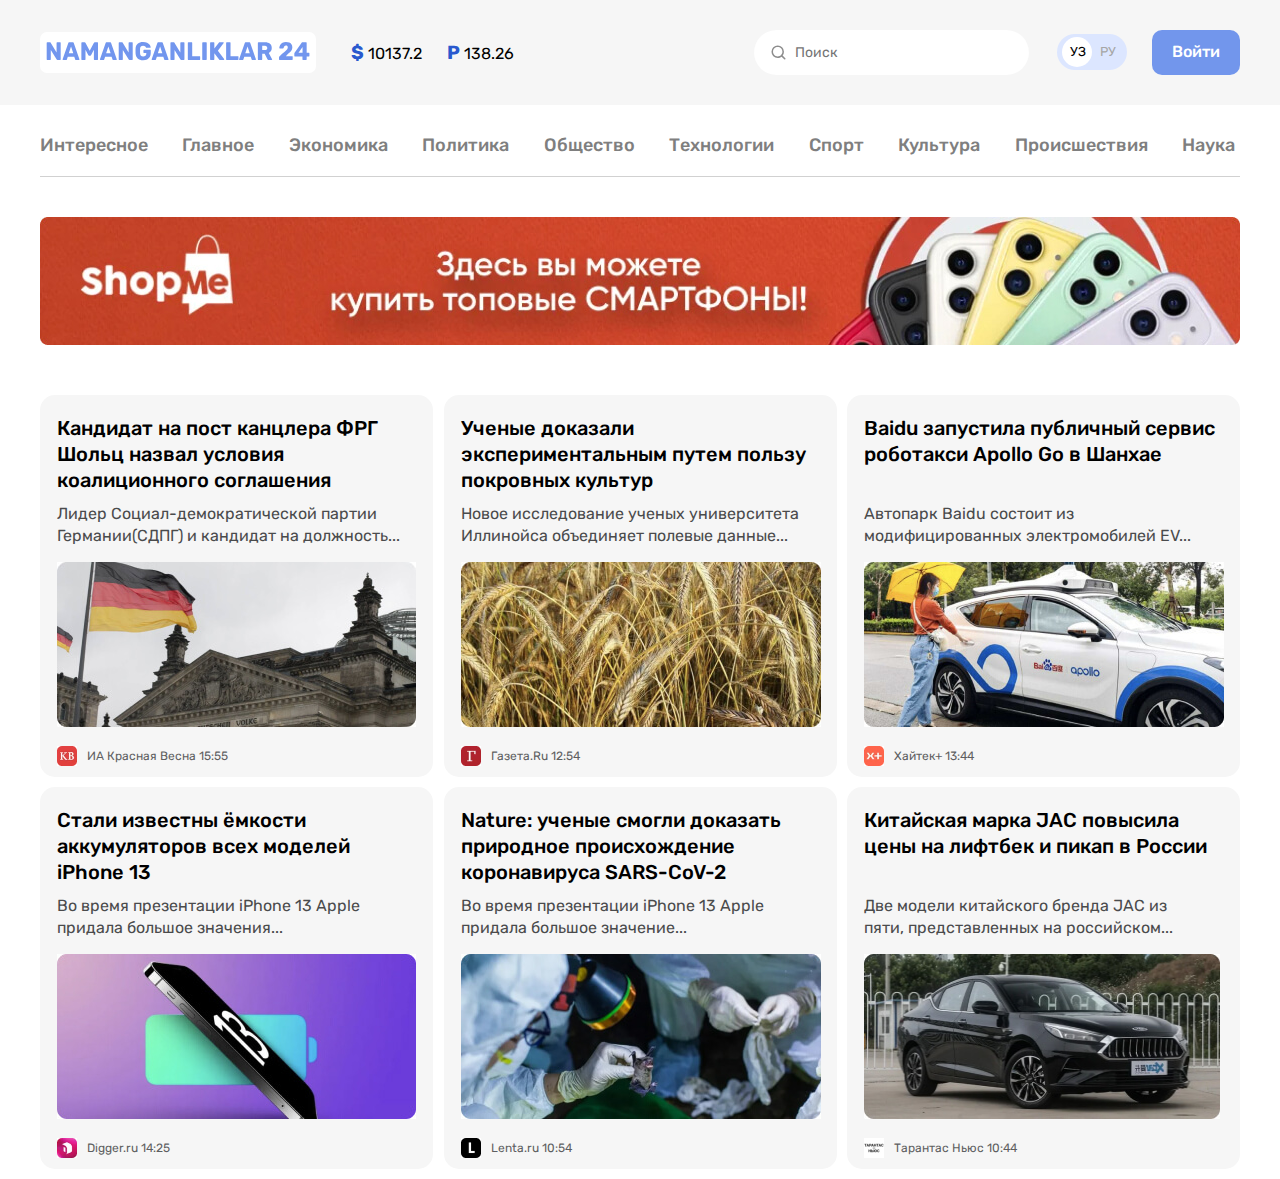
==== index.html @ 6d517b80 "Namanganliklar24 main collection done" ====
<!DOCTYPE html>
<html lang="uz">
<head>
    <meta charset="UTF-8">
    <meta http-equiv="X-UA-Compatible" content="IE=edge">
    <meta name="viewport" content="width=device-width, initial-scale=1.0">
    <title>Namanganliklar24</title>
    <!--site icon -->
    <link rel="shortcut icon" href="photos/topcon.png" type="image/x-icon">
    <!-- fonts -->
    <link rel="preconnect" href="https://fonts.googleapis.com">
    <link rel="preconnect" href="https://fonts.gstatic.com" crossorigin>
    <link href="https://fonts.googleapis.com/css2?family=Rubik:wght@400;500;700&display=swap" rel="stylesheet">
    <!-- font awesome -->
    <link rel="stylesheet" href="https://cdnjs.cloudflare.com/ajax/libs/font-awesome/6.0.0/css/all.min.css" integrity="sha512-9usAa10IRO0HhonpyAIVpjrylPvoDwiPUiKdWk5t3PyolY1cOd4DSE0Ga+ri4AuTroPR5aQvXU9xC6qOPnzFeg==" crossorigin="anonymous" referrerpolicy="no-referrer" />
    <!-- styles -->
    <link rel="stylesheet" href="css/normalize.css">
    <link rel="stylesheet" href="css/style.css">
</head>
<body>
    <!-- header -->
    <header class="header">
        <section class="top-header">
            <div class="container header-container">
                <a class="header-logo-link" href="#"><img src="photos/logo (7).svg" alt="header logo of     Namanganliklar24" width="264" height="20"></a>
                <ul class="currency-rates">
                    <li class="currency-rates__item">
                        <strong class="currency-rates__emblem">$</strong>
                        <span class="currency-rates__num">10137.2</span>
                    </li>
                        
                        <li class="currency-rates__item">
                            <strong class="currency-rates__emblem">P</strong>
                        <span class="currency-rates__num">138.26</span>
                    </li>
                    
                </ul>
                <form class="form__search-in" action="#">
                    <input class="search-in" type="search" name="search"  placeholder="Поиск"required>
                </form>
                
                <div class="lang-toggler">
                    <a class="lang-toggler__item active" href="index.html" >УЗ</a>
                    <a class="lang-toggler__item " href="indexru.html" >РУ</a>
                </div>
            
                <a class="primary-btn" href="register.html">Войти</a>
            </div>
        </section>

        <!-- bottom header -->

        <section class="bottom-header">
            <div class="container ">
                <div class="bottom-header-nav-list">
                    <div class="bottom-header-nav-item">
                        <a href="">Интересное</a></div>
                    <div class="bottom-header-nav-item">
                        <a href="">Главное</a></div>
                    <div class="bottom-header-nav-item">
                        <a  href="">Экономика</a></div>
                    <div class="bottom-header-nav-item">
                        <a href="">Политика</a></div>
                    <div class="bottom-header-nav-item">
                        <a href="">Общество</a></div>
                    <div class="bottom-header-nav-item">
                        <a href="">Технологии</a></div>
                    <div class="bottom-header-nav-item">
                        <a href="">Спорт</a></div>
                    <div class="bottom-header-nav-item">
                        <a href="">Культура</a></div>
                    <div class="bottom-header-nav-item">
                        <a href="">Происшествия</a></div>
                    <div class="bottom-header-nav-item">
                        <a href="">Наука</a></div>
                </div>
                
                <a class="bottom-header-banner" href="#" ><img src="photos/optimize 1.jpg" alt="add banner" srcset="photos/optimize 1.jpg 1x,photos/optimize 1@2x.jpg" width="100%"></a>
                



            </div>
        </section>
    </header>
    <!-- header end -->
    <!-- main section -->
    <main class="main">
        <div class="container">
            <section class="main-collection">

                <div class="main-collection-item">
                    <a class="main-collection-link" href="#" target="blank">
                        <div class="main-clln-title-wrap">
                            <h2 class="main-clln-title">Кандидат на пост канцлера ФРГ Шольц назвал условия коалиционного соглашения</h2>
                            <h3 class="main-clln-subtitle">Лидер Социал-демократической партии Германии(СДПГ) и кандидат на должность...</h3>
                        </div>
                        <div class="main-clln-img-wrap">
                            <img src="photos/image1.jpg" alt="clln first photo" srcset="photos/image1.jpg 1x, photos/image1@2x.jpg 2x"
                            width="359" height="165">
                        </div>
                        <div class="main-clln-recomment-wrap">
                            <img class="main-clln-rec-img" src="photos/image rec1.jpg" alt="">
                            <span class="main-clln-rec-text">ИА Красная Весна 15:55</span>
                        </div>
                    </a>
                </div>

                <div class="main-collection-item">
                    <a class="main-collection-link" href="#">
                        <div class="main-clln-title-wrap">
                            <h2 class="main-clln-title">Ученые доказали экспериментальным путем пользу покровных культур</h2>
                            <h3 class="main-clln-subtitle">Новое исследование ученых университета Иллинойса объединяет полевые данные... </h3>
                        </div>
                        <div class="main-clln-img-wrap">
                            <img src="photos/image 2.jpg" alt="clln first photo" srcset="photos/image 2.jpg 1x, photos/image2@2x.jpg 2x"
                            width="360" height="165">
                        </div>
                        <div class="main-clln-recomment-wrap">
                            <img class="main-clln-rec-img" src="photos/image rec 2.jpg" alt="">
                            <span class="main-clln-rec-text">Газета.Ru 12:54</span>
                        </div>
                    </a>
                </div>

                <div class="main-collection-item">
                    <a class="main-collection-link" href="#">
                        <div class="main-clln-title-wrap">
                            <h2 class="main-clln-title">Baidu запустила публичный сервис роботакси Apollo Go в Шанхае</h2>
                            <h3 class="main-clln-subtitle">Автопарк Baidu состоит из модифицированных электромобилей EV... </h3>
                        </div>
                        <div class="main-clln-img-wrap">
                            <img src="photos/image3.jpg" alt="clln first photo" srcset="photos/image3.jpg 1x, photos/image3@2x.jpg 2x"
                            width="360" height="165">
                        </div>
                        <div class="main-clln-recomment-wrap">
                            <img class="main-clln-rec-img" src="photos/image rec 3.jpg" alt="">
                            <span class="main-clln-rec-text">Хайтек+ 13:44</span>
                        </div>
                    </a>
                </div>

                <div class="main-collection-item">
                    <a class="main-collection-link" href="#">
                        <div class="main-clln-title-wrap">
                            <h2 class="main-clln-title">Стали известны ёмкости аккумуляторов всех моделей iPhone 13</h2>
                            <h3 class="main-clln-subtitle">Во время презентации iPhone 13 Apple придала большое значения...</h3>
                        </div>
                        <div class="main-clln-img-wrap">
                            <img src="photos/image4.jpg" alt="clln first photo" srcset="photos/image4.jpg 1x, photos/image4@2x.jpg 2x"
                            width="359" height="165">
                        </div>
                        <div class="main-clln-recomment-wrap">
                            <img class="main-clln-rec-img" src="photos/image rec 4.jpg" alt="">
                            <span class="main-clln-rec-text">Digger.ru 14:25</span>
                        </div>
                    </a>
                </div>

                <div class="main-collection-item">
                    <a class="main-collection-link" href="#">
                        <div class="main-clln-title-wrap">
                            <h2 class="main-clln-title">Nature: ученые смогли доказать природное происхождение коронавируса SARS-CoV-2</h2>
                            <h3 class="main-clln-subtitle">Во время презентации iPhone 13 Apple придала большое значение...</h3>
                        </div>
                        <div class="main-clln-img-wrap">
                            <img src="photos/image5.jpg" alt="clln first photo" srcset="photos/image5.jpg 1x, photos/image5@2x.jpg 2x"
                            width="360" height="165"
                            >
                        </div>
                        <div class="main-clln-recomment-wrap">
                            <img class="main-clln-rec-img" src="photos/image rec 5.jpg" alt="">
                            <span class="main-clln-rec-text">Lenta.ru 10:54</span>
                        </div>
                    </a>
                </div>

                <div class="main-collection-item">
                    <a class="main-collection-link" href="#">
                        <div class="main-clln-title-wrap">
                            <h2 class="main-clln-title">Китайская марка JAC повысила цены на лифтбек и пикап в России</h2>
                            <h3 class="main-clln-subtitle">Две модели китайского бренда JAC из пяти, представленных на российском...</h3>
                        </div>
                        <div class="main-clln-img-wrap">
                            <img src="photos/image6.jpg" alt="clln first photo" srcset="photos/image6.jpg 1x, photos/image6@2x.jpg 2x"
                            width="356" height="165"
                            >
                        </div>
                        <div class="main-clln-recomment-wrap">
                            <img class="main-clln-rec-img" src="photos/image rec 6.jpg" alt="">
                            <span class="main-clln-rec-text">Тарантас Ньюс 10:44</span>
                        </div>
                    </a>
                </div>

            </section>
            <section class="features"></section>
        </div>
    </main>
</body>
</html>
---- css/style.css ----
/* global styles */
*,
*::after,
*::before{
    margin: 0;
    padding: 0;
    box-sizing: border-box;
}
*:focus{

}
html{
    font-size: 10px;
    height: 100%;
}
body{
    font-weight: 400;
    font-family: 'Rubik', sans-serif;
    scroll-behavior: smooth;
    height: 100%;
    background-color: #fff;
}
.container{
    width: 100%;
    max-width: 1240px;
    padding: 0 2rem;
    margin: 0 auto;
}
/* /global styles */



/* HEADER SECTION */
    /* top header */
.header {

}
.top-header{
    background-color: #f6f6f6;
    padding: 3rem 0;
    margin-bottom: 1rem;
}
.header-container {
    display: flex;
    align-items: center;
}
.header-logo-link {
    background-color:#fff;
    padding: 0.9rem 0.6rem 0.8rem 0.6rem;
    border-radius: 7px;
}
.currency-rates {
    list-style: none;
    display: flex;
    align-items: center;
    margin-left: 3.5rem;
}
.currency-rates__item:first-child {
    margin-right: 2.5rem;

}
.currency-rates__emblem {
    color: #2959ce;
    font-size: 1.9rem;
    font-weight: 700;
    margin-right: 0.2rem;
}
.currency-rates__num {
    font-size: 1.6rem;
}
.form__search-in{
    margin-left: auto;
}
.search-in {
    width: 275px;
    font-size: 1.4rem;
    padding: 1.5rem 1rem 1.3rem 4.1rem;
    border-radius: 6rem;
    margin-right: 2.8rem;
    background-color: #fff;
    background-image: url("../photos/search-icon.svg");
    background-repeat: no-repeat;
    background-position: 17px 15px;
    background-size: 15px 15px;
    border: none;
    outline: none;
}
.lang-toggler {
    display: flex;
    align-items: center;
    justify-content: center;
    width: 70px;
    height: 36px;
    border-radius: 39px;
    padding: 0.3rem;
    background-color:#DCE6FF;
    margin-right: 2.5rem;
}

.lang-toggler__item{
    width: 30px;
    height: 30px;
    padding: 8px ;
    border-radius:50%;
    color: #a6a6a6;
    font-size: 1.3rem;
    text-decoration: none;
}

.active {
    color:#000;
    background-color: #fff;
}
.primary-btn{
    font-weight: 500;
    font-size:  1.6rem;
    line-height: 18.96px;
    padding: 13px 20px;
    border-radius: 10px;
    color: #fff;
    background-color: #7296EC;
    text-decoration: none;
}
    /* bottom header */
.bottom-header {
    background-color: #fff;
    }

.bottom-header-nav-list {
    display: flex;
    align-items: center;
    width: 100%;
    margin-bottom: 4rem;
    padding: 2rem 0;
    border-bottom: 1px solid #D1D1D1;
    
}
.bottom-header-nav-item:not(:last-child){
    margin-right: 34.44px;
}
.bottom-header-nav-item a{
    font-weight: 500;
    font-size: 1.8rem;
    line-height: 21.33px;
    color: #7F7F7F;
    text-decoration: none;
    text-align: center;


}
.bottom-header-banner {
    display: flex;
    margin-top: 4rem;
    margin-bottom: 5rem;

}
/* MAIN SECTION */
.main {
}
.main-collection { 
    display: flex;
    flex-wrap: wrap;
    justify-content: space-between;
}
.main-collection-item {
   
    width: 393px;
    height: 382px;
    margin-bottom: 1rem;
    padding:20px 17px 15px 17px;
    background-color: #F6F6F6;
    border-radius: 15px;
}

.main-collection-link {
    text-decoration: none;
    

}
.main-clln-title {
    width: 358px;
    height: 78px;
    font-weight: 500;
    font-size: 2rem;
    line-height: 26px;
    color: #000000;
    margin-bottom: 1rem;
   
}
.main-clln-subtitle {
    width: 346px;
    height: 44px;
    font-weight: 400;
    font-size: 1.6rem;
    line-height: 22px;
    color: #4A4B4C;
    margin-bottom: 1.5rem;
    

}
.main-clln-img {

}
.recomment-parent{
    display: flex;
    align-items: center;
}
.main-clln-img-wrap{
    margin-bottom: 1.5rem;
}
}
.main-clln-icon-img {
    border-radius: 10px;
    margin-right: 1rem;
    padding-left: 1.7rem;
    display: inline-block;
}  
.main-clln-recomment-wrap {
    display: flex;
    align-items: center;

    
}
.main-clln-rec-img{
    margin-right: 1rem;
}
.main-clln-rec-text{
    display: inline-block;
    font-weight: 400;
    font-size: 1.2rem;
    line-height: 14.22px;
    color: #5E5F61;
}
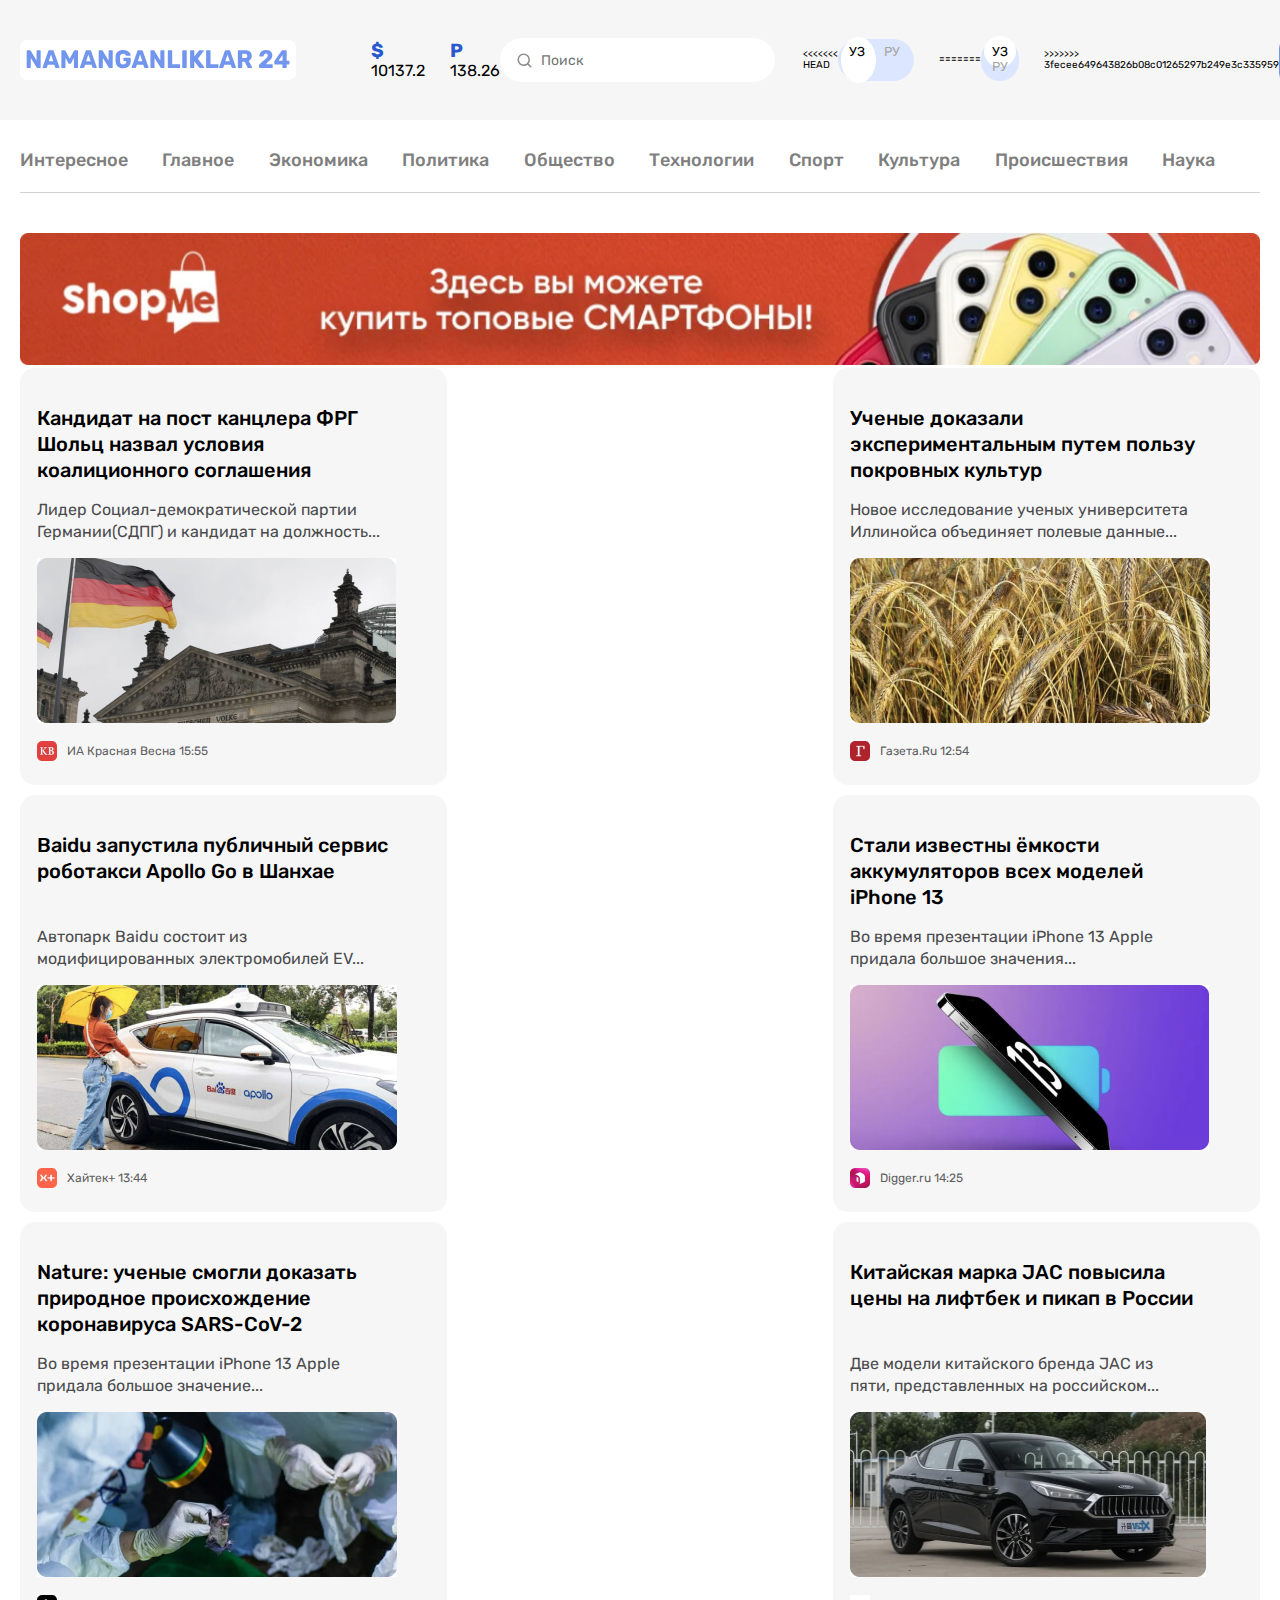
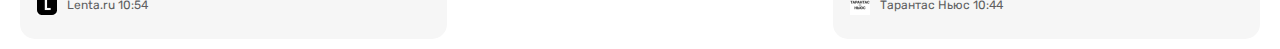
==== commit d3e58ea9: "Namanganliklar24 main collection done" ====
--- a/index.html
+++ b/index.html
@@ -38,12 +38,21 @@
                 <form class="form__search-in" action="#">
                     <input class="search-in" type="search" name="search"  placeholder="Поиск"required>
                 </form>
+<<<<<<< HEAD
                 
                 <div class="lang-toggler">
                     <a class="lang-toggler__item active" href="index.html" >УЗ</a>
                     <a class="lang-toggler__item " href="indexru.html" >РУ</a>
                 </div>
             
+=======
+                <div class="lang-toggler">
+                    <div>
+                    <a class="lang-toggler__item active" href="index.html" >УЗ</a>
+                    <a class="lang-toggler__item " href="indexru.html" >РУ</a>
+                </div>
+                </div>
+>>>>>>> 3fecee649643826b08c01265297b249e3c335959
                 <a class="primary-btn" href="register.html">Войти</a>
             </div>
         </section>
--- a/css/style.css
+++ b/css/style.css
@@ -1,7 +1,8 @@
 /* global styles */
 *,
 *::after,
-*::before{
+*::before,
+{
     margin: 0;
     padding: 0;
     box-sizing: border-box;
@@ -149,6 +150,7 @@
 
 }
 .bottom-header-banner {
+<<<<<<< HEAD
     display: flex;
     margin-top: 4rem;
     margin-bottom: 5rem;
@@ -230,4 +232,10 @@
     font-size: 1.2rem;
     line-height: 14.22px;
     color: #5E5F61;
-}+}
+=======
+    margin-top: 4rem;
+
+}
+/* MAIN SECTION */
+>>>>>>> 3fecee649643826b08c01265297b249e3c335959
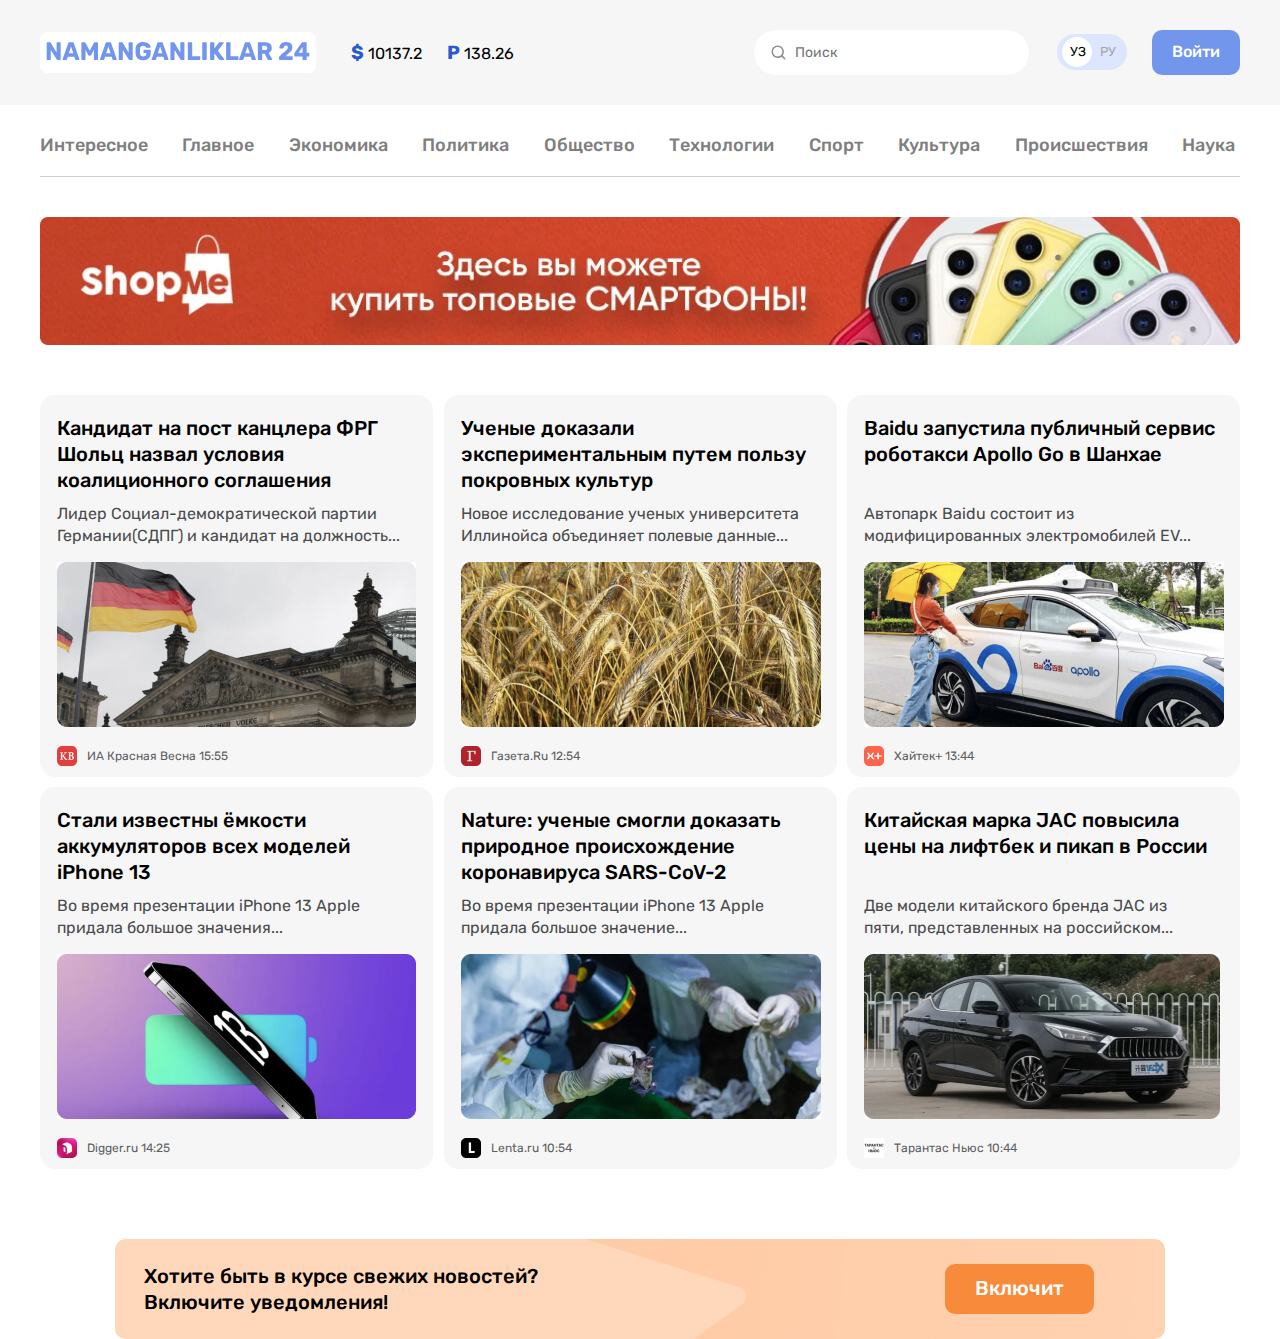
==== commit fc4a0372: "Namanganliklar24 main features done" ====
--- a/index.html
+++ b/index.html
@@ -38,21 +38,16 @@
                 <form class="form__search-in" action="#">
                     <input class="search-in" type="search" name="search"  placeholder="Поиск"required>
                 </form>
-<<<<<<< HEAD
+
                 
                 <div class="lang-toggler">
                     <a class="lang-toggler__item active" href="index.html" >УЗ</a>
                     <a class="lang-toggler__item " href="indexru.html" >РУ</a>
                 </div>
             
-=======
-                <div class="lang-toggler">
-                    <div>
-                    <a class="lang-toggler__item active" href="index.html" >УЗ</a>
-                    <a class="lang-toggler__item " href="indexru.html" >РУ</a>
-                </div>
-                </div>
->>>>>>> 3fecee649643826b08c01265297b249e3c335959
+
+
+
                 <a class="primary-btn" href="register.html">Войти</a>
             </div>
         </section>
@@ -96,6 +91,7 @@
     <!-- main section -->
     <main class="main">
         <div class="container">
+        <!-- MAIN COLLECTION -->
             <section class="main-collection">
 
                 <div class="main-collection-item">
@@ -202,8 +198,19 @@
                     </a>
                 </div>
 
+            <!-- FEATURES IN MAIN -->
             </section>
-            <section class="features"></section>
+            <section class="features">
+                <h2 class="features-text">Хотите быть в курсе свежих новостей?  Включите уведомления!
+                </h2>
+                <a class="features-btn" href="#">Включит </a>
+            </section>
+
+
+
+
+
+
         </div>
     </main>
 </body>
--- a/css/style.css
+++ b/css/style.css
@@ -1,7 +1,7 @@
 /* global styles */
 *,
 *::after,
-*::before,
+*::before
 {
     margin: 0;
     padding: 0;
@@ -150,7 +150,6 @@
 
 }
 .bottom-header-banner {
-<<<<<<< HEAD
     display: flex;
     margin-top: 4rem;
     margin-bottom: 5rem;
@@ -233,9 +232,39 @@
     line-height: 14.22px;
     color: #5E5F61;
 }
-=======
-    margin-top: 4rem;
-
-}
-/* MAIN SECTION */
->>>>>>> 3fecee649643826b08c01265297b249e3c335959
+
+
+
+
+/* MAIN features */
+.features{
+    display: flex;
+    align-items: center;
+    justify-content: space-between;
+    width: 1050px;
+    height: 100px;
+    margin: 6rem auto;
+    border-radius: 10px;
+    padding: 0 7.1rem 0 2.9rem;
+    background-image: url("../photos/features.jpg");
+    background-repeat: no-repeat;
+}
+.features-text {
+    width: 404px;
+    height: 52px;
+    font-weight: 500;
+    font-size: 2rem;
+    line-height: 26px;
+    color: #000000;
+}
+.features-btn {
+    font-weight: 500;
+    font-size: 2rem;
+    line-height: 23.7px;
+    color: #FFFFFF;
+    border-radius: 10px;
+    text-decoration: none;
+    background-color:#F78B3B;
+    padding: 1.3rem 3rem;
+}
+
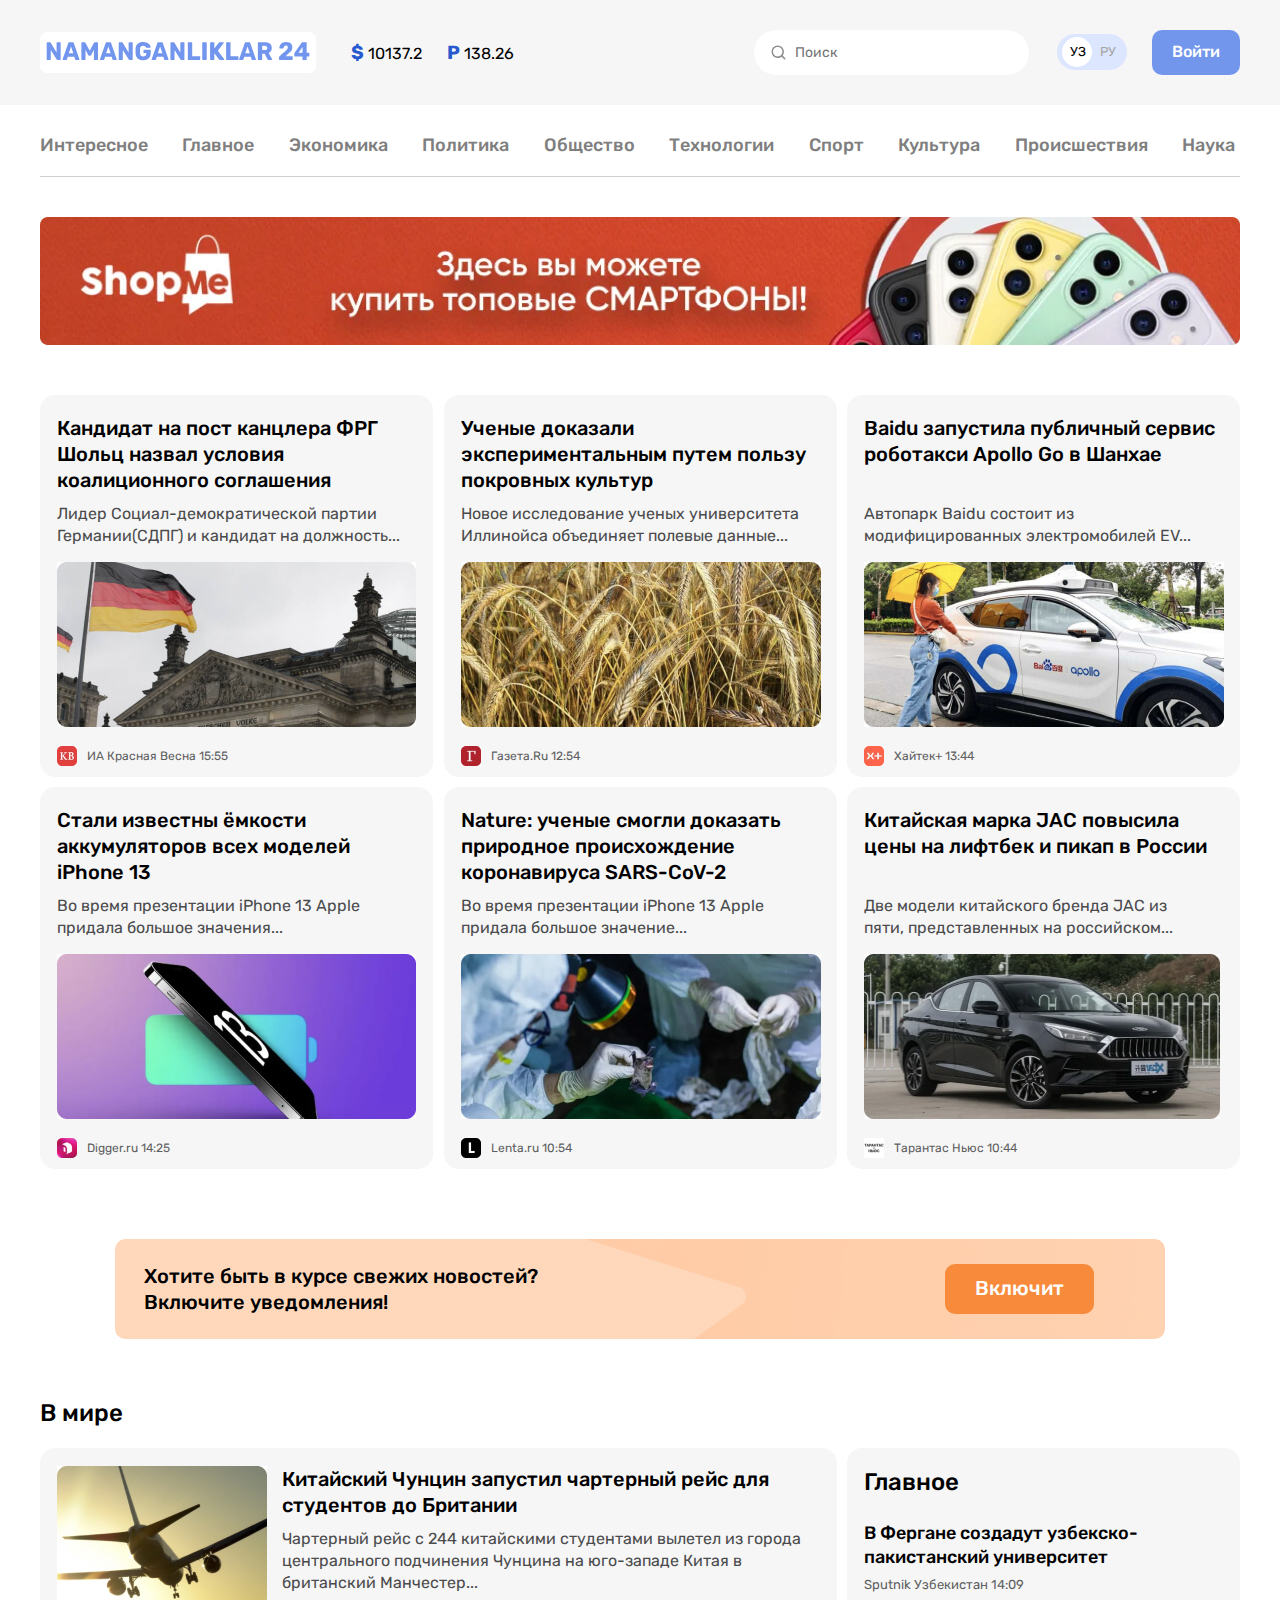
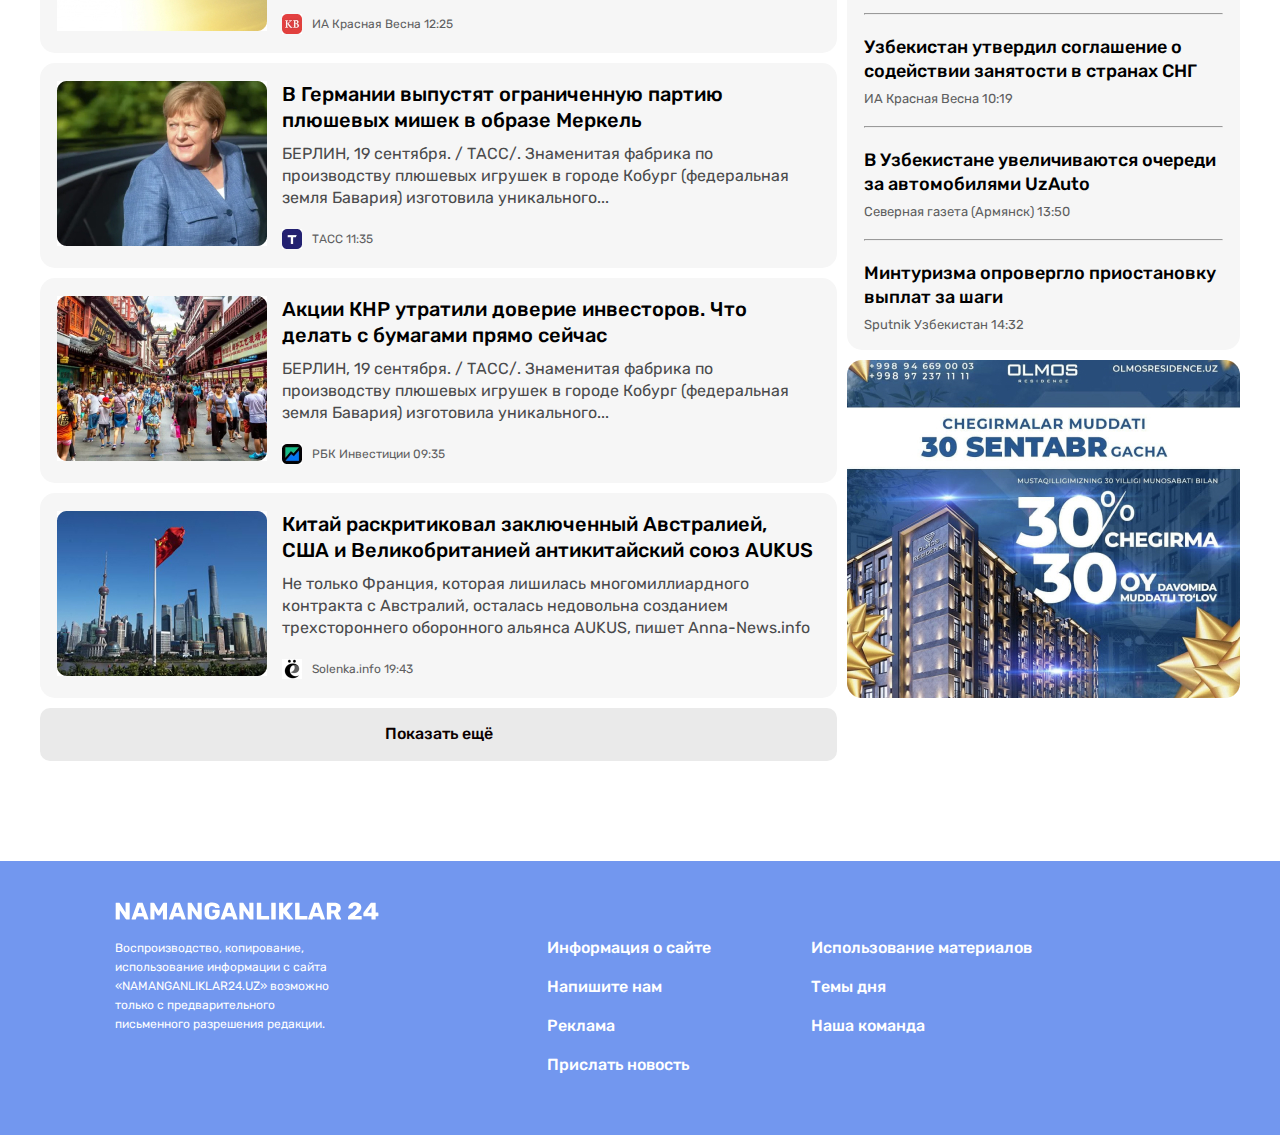
==== commit fdca1b54: "Namanganliklar 24 main 100% done footer 80% done" ====
--- a/index.html
+++ b/index.html
@@ -206,12 +206,132 @@
                 <a class="features-btn" href="#">Включит </a>
             </section>
 
-
-
-
-
+                <!-- MAIN BM SECTION -->
+                <h2 class="main-bm-top-title">В мире</h2>
+            <section class="main-bm">
+                
+                <div class="main-bm-left">
+                    
+                    <div class="main-bm-item">
+                        <div class="main-bm-img">
+                            <img src="photos/imagebm1.jpg" alt="image of bm section" srcset="photos/imagebm1.jpg 1x, photos/imagebm1@2x.jpg" width="210" height="165">
+                        </div>
+                        <div class="main-bm-left-wrapper">
+                            <h2 class="main-bm-wrap-title">Китайский Чунцин запустил чартерный рейс для студентов до Британии</h2>
+                            <h3 class="main-bm-wrap-subtitle">Чартерный рейс с 244 китайскими студентами вылетел из города центрального подчинения Чунцина на юго-западе Китая в британский Манчестер...</h3>
+                            <div class="main-bm-reccomend">
+                            <img class="recommend-img" src="photos/iconbm1.jpg" alt="icon of reccomend" width="20" height="20">
+                            <span class="recommend-text">ИА Красная Весна 12:25</span>
+                        </div>
+                        </div>
+                    </div>
+                    <div class="main-bm-item">
+
+                        <div class="main-bm-img">
+                            <img src="photos/imagebm2.jpg" alt="image of bm section" srcset="photos/imagebm2.jpg 1x, photos/imagebm2@2x.jpg" width="210" height="165">
+                        </div>
+                        <div class="main-bm-left-wrapper">
+                            <h2 class="main-bm-wrap-title">В Германии выпустят ограниченную партию плюшевых мишек в образе Меркель</h2>
+                            <h3 class="main-bm-wrap-subtitle">БЕРЛИН, 19 сентября. / ТАСС/. Знаменитая фабрика по производству плюшевых игрушек в городе Кобург (федеральная земля Бавария) изготовила уникального...</h3>
+                            <div class="main-bm-reccomend">
+                            <img class="recommend-img" src="photos/iconbm2.jpg" alt="icon of reccomend" width="20" height="20">
+                            <span class="recommend-text">ТАСС 11:35</span>
+                        </div>
+                        </div>
+                    </div>
+                    <div class="main-bm-item">
+
+                        <div class="main-bm-img">
+                            <img src="photos/imagebm3.jpg" alt="image of bm section" srcset="photos/imagebm3.jpg 1x, photos/imagebm3@2x.jpg" width="210" height="165">
+                        </div>
+                        <div class="main-bm-left-wrapper">
+                            <h2 class="main-bm-wrap-title">Акции КНР утратили доверие инвесторов. Что делать с бумагами прямо сейчас</h2>
+                            <h3 class="main-bm-wrap-subtitle">БЕРЛИН, 19 сентября. / ТАСС/. Знаменитая фабрика по производству плюшевых игрушек в городе Кобург (федеральная земля Бавария) изготовила уникального...</h3>
+                            <div class="main-bm-reccomend">
+                            <img class="recommend-img" src="photos/iconbm3.jpg" alt="icon of reccomend" width="20" height="20">
+                            <span class="recommend-text">РБК Инвестиции 09:35</span>
+                        </div>
+                        </div>
+                    </div>
+                    <div class="main-bm-item">
+
+                        <div class="main-bm-img">
+                            <img src="photos/imagebm4.jpg" alt="image of bm section" srcset="photos/imagebm4.jpg 1x, photos/imagebm4@2x.jpg" width="210" height="165">
+                        </div>
+                        <div class="main-bm-left-wrapper">
+                            <h2  class="main-bm-wrap-title">Китай раскритиковал заключенный Австралией, США и Великобританией антикитайский союз AUKUS</h2>
+                            <h3 class="main-bm-wrap-subtitle">Не только Франция, которая лишилась многомиллиардного контракта с Австралий, осталась недовольна созданием трехстороннего оборонного альянса AUKUS, пишет Anna-News.info</h3>
+                            <div class="main-bm-reccomend">
+                            <img class="recommend-img" src="photos/iconbm4.jpg" alt="icon of reccomend" width="20" height="20">
+                            <span class="recommend-text">Solenka.info 19:43</span>
+                        </div>
+                        </div>
+                        
+                    </div>
+                    <a class="main-bm-btn" href="#">Показать ещё </a>
+                </div>
+                <div class="main-bm-right">
+                    <div class="sidebar-wrapper">
+                        <h2 class="sidebar-wrapper-title">Главное</h2>
+                        <div class="sidebar-in-wrappwer">
+                            <h2 class="sideber-in-wrap-title">В Фергане создадут узбекско-пакистанский университет</h2>
+                            <h3 class="sidebar-in-wrap-text">Sputnik Узбекистан 14:09</h3>
+                        </div>
+                        <hr class="sidebar-hr">
+                        <div class="sidebar-in-wrappwer">
+                            <h2 class="sideber-in-wrap-title">Узбекистан утвердил соглашение о содействии занятости в странах СНГ</h2>
+                            <h3 class="sidebar-in-wrap-text">ИА Красная Весна 10:19</h3>
+                        </div>
+                        <hr class="sidebar-hr">
+                        <div class="sidebar-in-wrappwer">
+                            <h2 class="sideber-in-wrap-title">В Узбекистане увеличиваются очереди за автомобилями UzAuto</h2>
+                            <h3 class="sidebar-in-wrap-text">Северная газета (Армянск) 13:50</h3>
+                        </div>
+                        <hr class="sidebar-hr">
+                        <div class="sidebar-in-wrappwer">
+                            <h2 class="sideber-in-wrap-title">Минтуризма опровергло приостановку выплат за шаги</h2>
+                            <h3 class="sidebar-in-wrap-text">Sputnik Узбекистан 14:32</h3>
+                        </div>
+                    </div>
+                    <div class="sidebar-img"><a href="#"><img src="photos/imgsidebar.jpg" srcset="photos/imgsidebar.jpg 1x, photos/imgsidebar@2x.jpg 2x" width="393" height="338" alt="add photo"></a></div>
+                </div>
+            </section>
 
         </div>
     </main>
+    <!-- FOOTER SECTION -->
+    <footer class="footer">
+        <div class="container">
+            <div class="footer-wrap">
+                <a href="#"><img class="footer-logo-img" src="photos/footerlogo.svg" alt="logo of footer "width="264" height="20"></a>
+                <div class="footer-in-wrap">
+                    <p class="footer-in-wrap-left-text">Воспроизводство, копирование, использование информации с сайта «NAMANGANLIKLAR24.UZ» возможно только с предварительного письменного разрешения редакции.
+                    </p>
+                    <ul class="footer-in-wrap-right-list">
+                        <li class="footer-in-wrap-item"><a href="#">Информация о сайте</a></li>
+                        <li class="footer-in-wrap-item"><a href="#">Напишите нам</a></li>
+                        <li class="footer-in-wrap-item"><a href="#">Реклама</a></li>
+                        <li class="footer-in-wrap-item"><a href="#">Прислать новость</a></li>
+                    </ul>
+                    <ul class="footer-in-wrap-right-list">
+                        <li class="footer-in-wrap-item"><a href="#">Использование материалов</a></li>
+                        <li class="footer-in-wrap-item"><a href="#">Темы дня</a></li>
+                        <li class="footer-in-wrap-item"><a href="#">Наша команда</a></li>
+                        
+                    </ul>
+                </div>
+                <!-- <hr class="hr-top-socials">
+                <div class="social-wrap">
+                    <h3 class="social-text">Наши социальные сети</h3>
+                    <div class="social-icons">
+                        <a href="#"><img src="photos/facebook.svg" alt="facebook icon"></a>
+                        <a href="#"><img src="photos/insta.svg" alt="insta icon"></a>
+                        <a href="#"><img src="photos/telegram.svg" alt="telegram icon"></a>
+                        <a href="#"><img src="photos/youtube.svg" alt="youtube icon"></a>
+                    </div> -->
+                </div>
+            </div>
+        </div>
+    </footer>
 </body>
 </html>--- a/css/style.css
+++ b/css/style.css
@@ -268,3 +268,176 @@
     padding: 1.3rem 3rem;
 }
 
+/* MAIN BM SECTION */
+.main-bm {
+    display: flex;
+    
+}
+.main-bm-left {
+    margin-right: 1rem;
+
+}
+.main-bm-top-title{
+    font-weight: 500;
+    font-size: 2.4rem;
+    line-height: 28.44px;
+    color: #000;
+    margin-bottom: 2rem;
+}
+.main-bm-item:not(:last-child){
+    margin-bottom: 1rem;
+}
+.main-bm-item {
+    display: flex;
+    align-items: center;
+    width: 797px;
+    height: 205px;
+    padding: 2rem 2rem 2rem 1.7rem;
+    border-radius: 15px;
+    background-color: #F6F6F6;
+}
+.main-bm-img {
+    margin-right: 1.5rem;
+}
+.main-bm-left-wrapper {
+}
+.main-bm-wrap-title {
+    width: 535px;
+    height: 52px;
+    font-weight: 500;
+    font-size: 2rem;
+    line-height: 26px;
+    color:#000000;
+    margin-bottom: 1rem;
+}
+.main-bm-wrap-subtitle {
+    width: 535px;
+    height: 66px;
+    font-weight: 400;
+    font-size: 1.6rem;
+    line-height: 22px;
+    color:#4A4B4C;
+    margin-bottom: 2rem;
+}
+.main-bm-reccomend {
+    display: flex;
+    align-items: center;
+}
+.recommend-img{
+    margin-right: 1rem;
+}
+.recommend-text{
+    font-weight: 400;
+    font-size: 1.2rem;
+    line-height: 14.22px;
+    color: #5e5f61;
+}
+.main-bm-btn{
+    font-weight: 500;
+    font-size: 1.6rem;
+    line-height: 18.96px;
+    border-radius:10px;
+    text-decoration: none;
+    display: block;
+    width: 100%;
+    padding: 1.7rem 0;
+    color: #0c0101;
+    text-align: center;
+    background-color:#EAEAEA;
+    margin-bottom: 10rem;
+
+}
+/* SIDE BAR */
+.main-bm-right {
+
+
+}
+.sidebar-wrapper {
+    width: 393px;
+    height: 502px;
+    padding: 2rem 1.7rem 2.5rem 1.7rem;
+    border-radius: 15px;
+    margin-bottom: 1rem;
+    background-color: #F6F6F6;
+}
+.sidebar-wrapper-title {
+    font-weight: 500;
+    font-size: 2.4rem;
+    line-height: 28.44px;
+    color: #000;
+    margin-bottom: 2.5rem;
+}
+.sidebar-in-wrappwer {
+}
+.sideber-in-wrap-title {
+    width: 356px;
+    height: 48px;
+    font-weight: 500;
+    font-size: 1.8rem;
+    line-height: 24px;
+    color:#000;
+    margin-bottom: 0.8rem;
+}
+.sidebar-in-wrap-text {
+    font-weight: 400;
+    font-size: 1.3rem;
+    line-height: 15.41px;
+    color: #5E5F61;
+    margin-bottom: 2rem;
+}
+.sidebar-hr {
+    color: #D2D2D2;
+    margin-bottom: 2rem;
+
+}
+.sidebar-img {
+}
+/* FOOTER SECTION */
+.footer {
+    padding: 4rem 0;
+    background-color: #7297EF;
+}
+.footer-wrap {
+    width: 1050px;
+    margin: 0 auto;
+    
+
+}
+.footer-logo-img{
+    margin-bottom: 1.5rem;
+}
+.footer-in-wrap { 
+    display: flex;
+    
+}
+.footer-in-wrap-left-text {
+    width: 229px;
+    height: 95px;
+    font-weight: 400;
+    font-size: 1.2rem;
+    line-height:19px;
+    color: #FFFFFF;
+    margin-right: 20.3rem;
+}
+.footer-in-wrap-right-list:not(:last-child) {
+    margin-right: 10rem;
+}
+.footer-in-wrap-right-list{
+    list-style: none;
+}
+.footer-in-wrap-right-1{
+    margin-right: 10rem;
+}
+.footer-in-wrap-right-2{
+
+}
+.footer-in-wrap-item a{
+    display: inline-block;
+    font-weight: 500;
+    font-size: 1.6rem;
+    line-height: 18.96px;
+    color: #fff;
+    margin-bottom: 2rem;
+    text-decoration: none;
+
+} 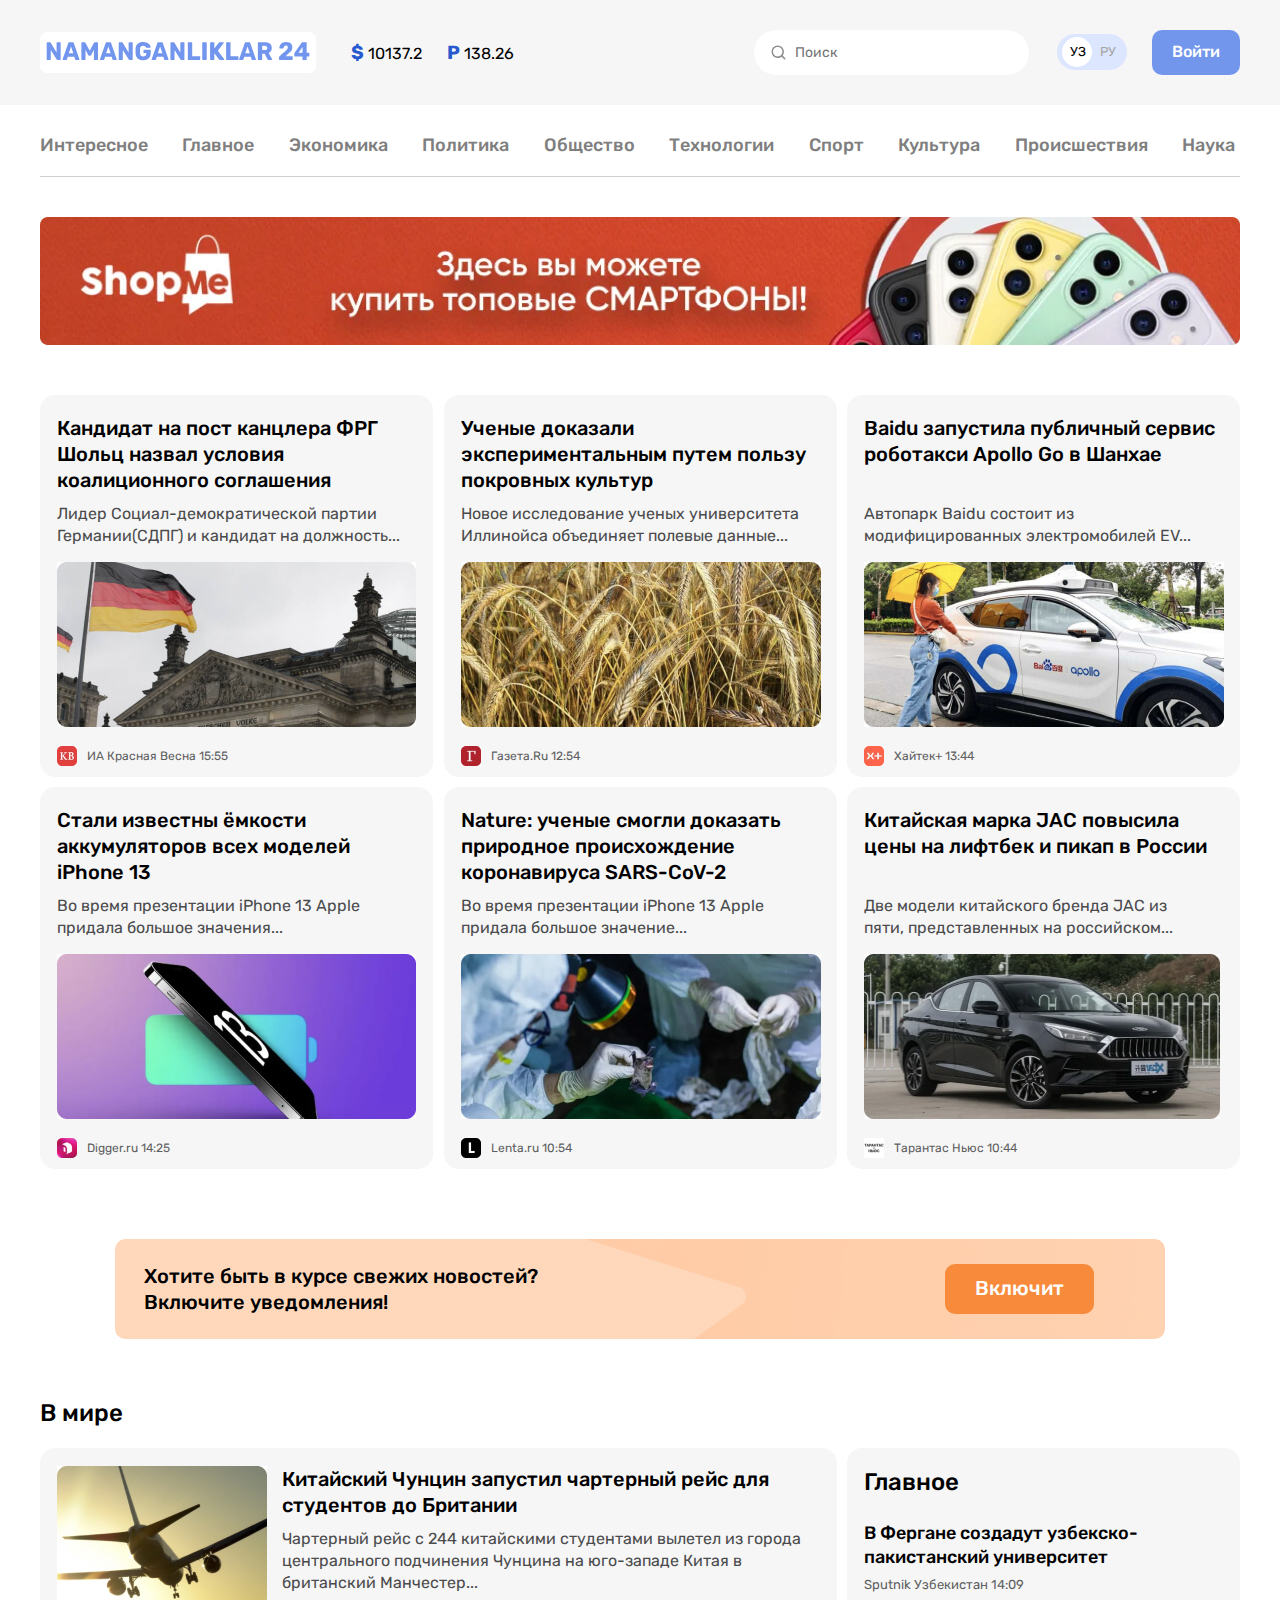
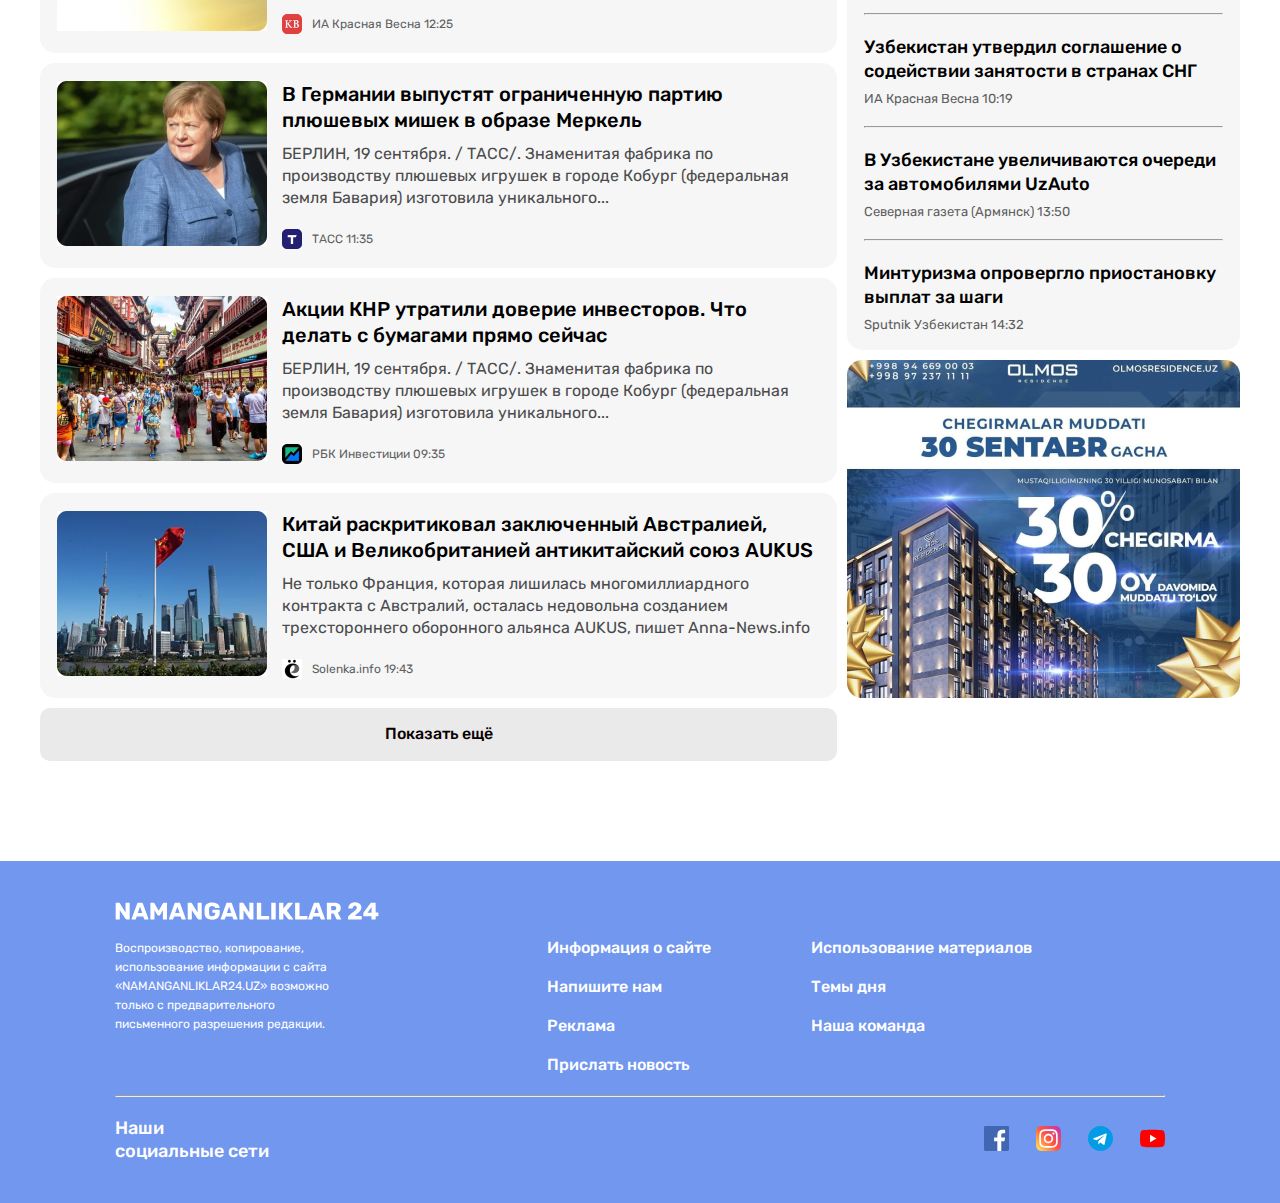
==== commit 26202bfd: "Namanganliklar 24  99.9% done" ====
--- a/index.html
+++ b/index.html
@@ -320,7 +320,7 @@
                         
                     </ul>
                 </div>
-                <!-- <hr class="hr-top-socials">
+                <hr class="hr-top-socials">
                 <div class="social-wrap">
                     <h3 class="social-text">Наши социальные сети</h3>
                     <div class="social-icons">
@@ -328,7 +328,7 @@
                         <a href="#"><img src="photos/insta.svg" alt="insta icon"></a>
                         <a href="#"><img src="photos/telegram.svg" alt="telegram icon"></a>
                         <a href="#"><img src="photos/youtube.svg" alt="youtube icon"></a>
-                    </div> -->
+                    </div>
                 </div>
             </div>
         </div>
--- a/css/style.css
+++ b/css/style.css
@@ -164,7 +164,6 @@
     justify-content: space-between;
 }
 .main-collection-item {
-   
     width: 393px;
     height: 382px;
     margin-bottom: 1rem;
@@ -172,7 +171,6 @@
     background-color: #F6F6F6;
     border-radius: 15px;
 }
-
 .main-collection-link {
     text-decoration: none;
     
@@ -186,7 +184,7 @@
     line-height: 26px;
     color: #000000;
     margin-bottom: 1rem;
-   
+
 }
 .main-clln-subtitle {
     width: 346px;
@@ -440,4 +438,24 @@
     margin-bottom: 2rem;
     text-decoration: none;
 
-} +} 
+/* socials  */
+.hr-top-socials {
+    margin-bottom: 2rem;
+}
+.social-wrap {
+    display: flex;
+    align-items: center;
+    justify-content: space-between;
+}
+.social-text {
+    width: 161px;
+    height: 46px;
+    font-weight: 500;
+    font-size: 1.8rem;
+    line-height: 23px;
+    color:#fff;
+}
+.social-icons a:not(:last-child){
+    margin-right: 2.5rem;
+}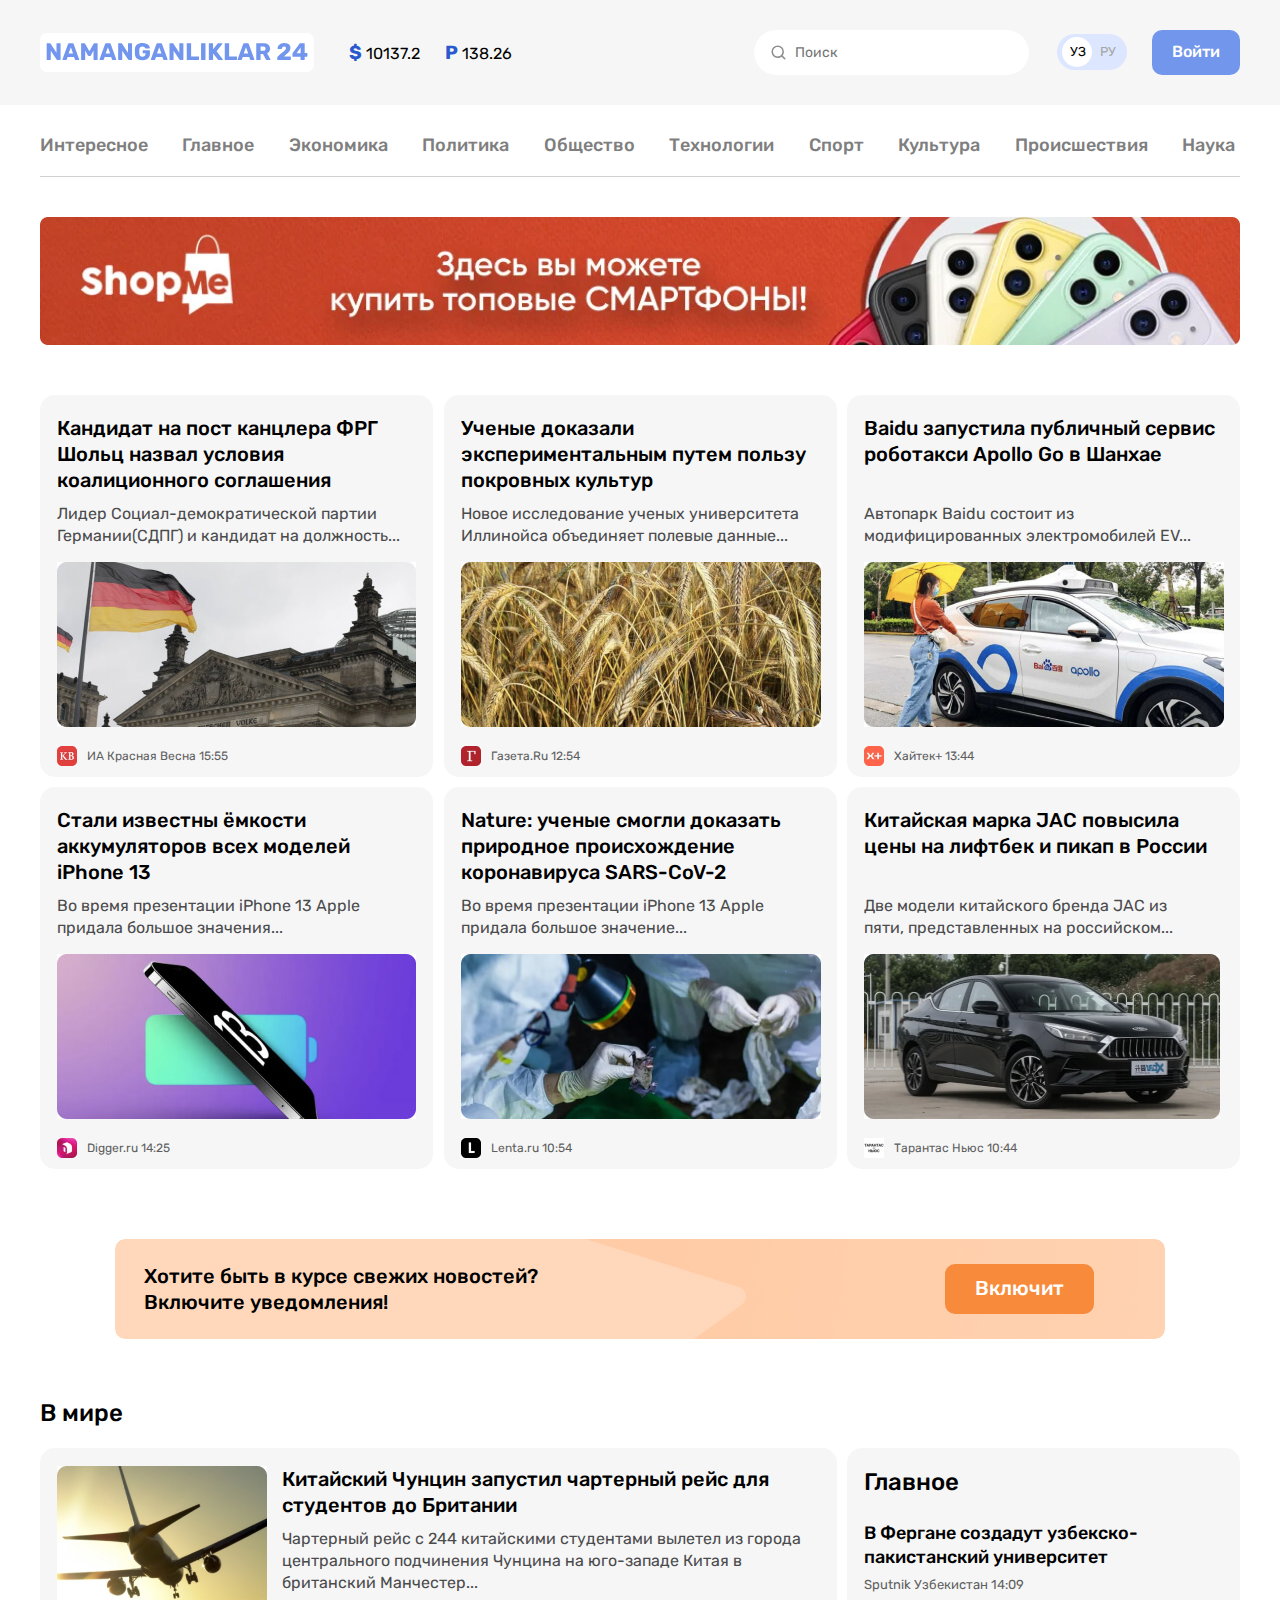
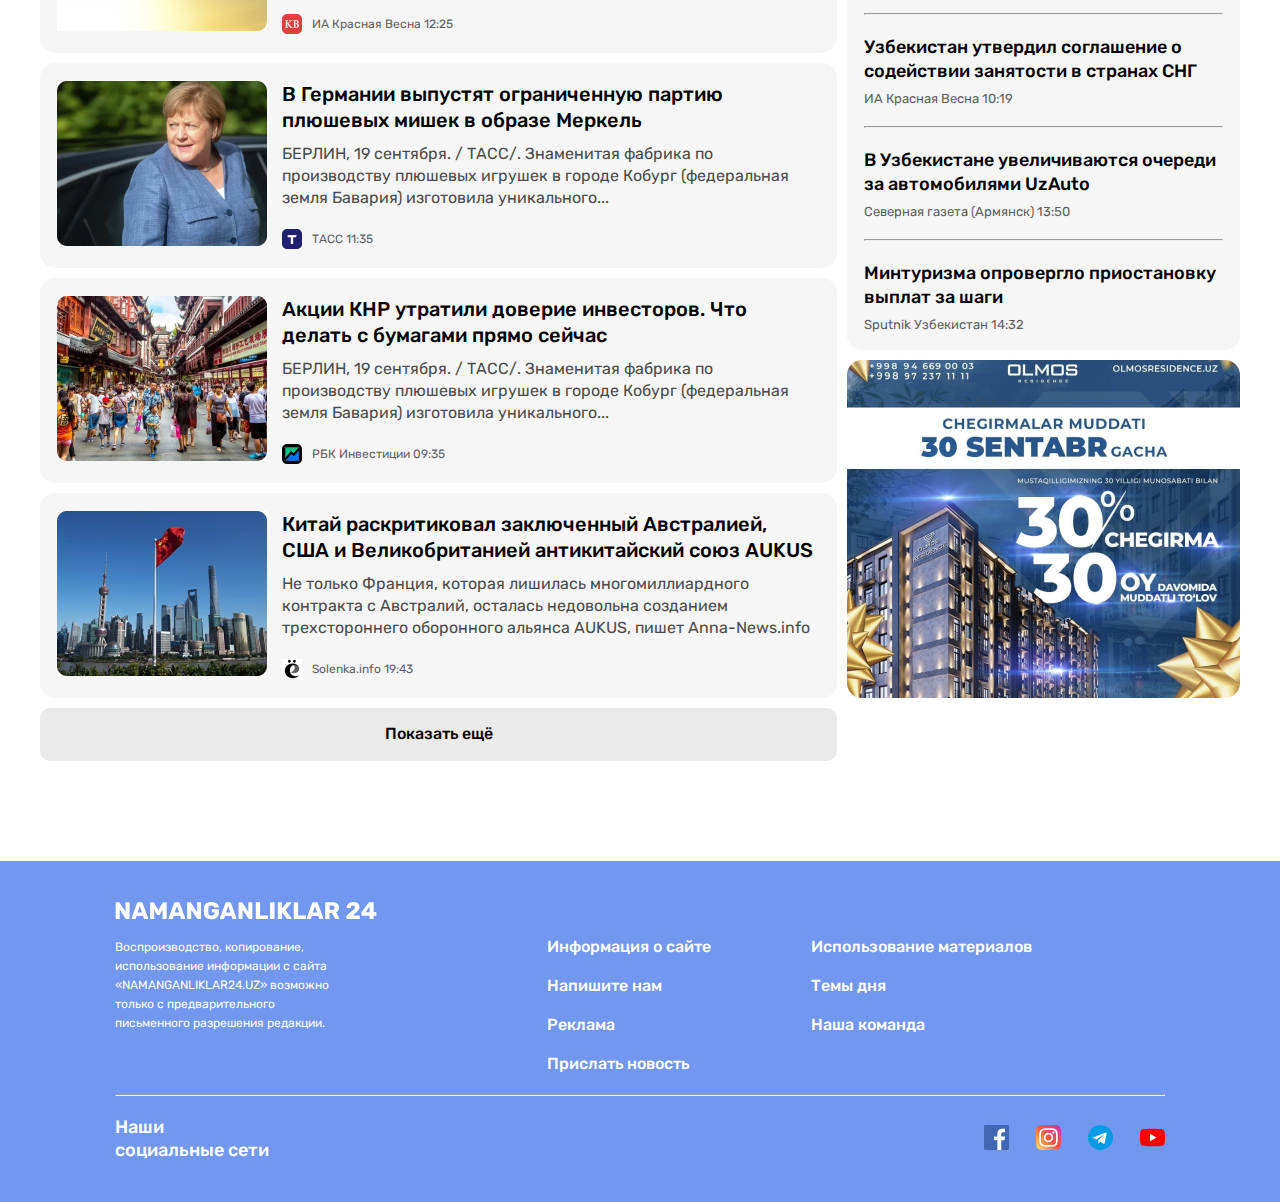
==== commit a4c51f27: "namanganliklar24 page 1 100% done 2" ====
--- a/index.html
+++ b/index.html
@@ -22,7 +22,7 @@
     <header class="header">
         <section class="top-header">
             <div class="container header-container">
-                <a class="header-logo-link" href="#"><img src="photos/logo (7).svg" alt="header logo of     Namanganliklar24" width="264" height="20"></a>
+                <a class="header-logo-link" href="#"><svg width="262" height="19" fill="none" xmlns="http://www.w3.org/2000/svg"><path d="M1.28 18a.639.639 0 0 1-.432-.168.639.639 0 0 1-.168-.432V1.8c0-.176.056-.32.168-.432A.639.639 0 0 1 1.28 1.2h2.544c.4 0 .672.152.816.456l5.856 9.216V1.8c0-.176.056-.32.168-.432a.639.639 0 0 1 .432-.168h2.88c.176 0 .32.056.432.168a.585.585 0 0 1 .168.432v15.576a.67.67 0 0 1-.168.456.585.585 0 0 1-.432.168h-2.568a.858.858 0 0 1-.792-.456L4.76 8.664V17.4c0 .16-.056.304-.168.432A.585.585 0 0 1 4.16 18H1.28Zm15.69 0a.544.544 0 0 1-.36-.144.544.544 0 0 1-.144-.36c0-.096.008-.168.024-.216l5.64-15.408a.872.872 0 0 1 .312-.48c.16-.128.368-.192.624-.192h3.552c.256 0 .464.064.624.192.16.128.264.288.312.48L33.17 17.28l.048.216a.505.505 0 0 1-.168.36.488.488 0 0 1-.36.144h-2.952c-.384 0-.64-.168-.768-.504l-.936-2.448h-6.408l-.912 2.448c-.128.336-.392.504-.792.504H16.97Zm10.104-6.408-2.232-6.336-2.232 6.336h4.464ZM35.71 18a.639.639 0 0 1-.432-.168.639.639 0 0 1-.168-.432V1.8c0-.176.056-.32.168-.432a.639.639 0 0 1 .432-.168h2.592c.384 0 .664.176.84.528l4.224 7.56 4.224-7.56c.176-.352.456-.528.84-.528h2.568c.176 0 .32.056.432.168a.548.548 0 0 1 .192.432v15.6c0 .176-.064.32-.192.432a.585.585 0 0 1-.432.168h-2.856a.67.67 0 0 1-.456-.168.585.585 0 0 1-.168-.432v-9l-2.688 5.016c-.208.368-.488.552-.84.552h-1.248c-.208 0-.376-.048-.504-.144a1.242 1.242 0 0 1-.336-.408L39.19 8.4v9c0 .16-.056.304-.168.432a.585.585 0 0 1-.432.168h-2.88Zm18.315 0a.544.544 0 0 1-.36-.144.544.544 0 0 1-.144-.36c0-.096.008-.168.024-.216l5.64-15.408a.872.872 0 0 1 .312-.48c.16-.128.368-.192.624-.192h3.552c.256 0 .464.064.624.192.16.128.264.288.312.48l5.616 15.408.048.216a.505.505 0 0 1-.168.36.488.488 0 0 1-.36.144h-2.952c-.384 0-.64-.168-.768-.504l-.936-2.448H58.68l-.912 2.448c-.128.336-.392.504-.792.504h-2.952Zm10.104-6.408-2.232-6.336-2.232 6.336h4.464ZM72.764 18a.639.639 0 0 1-.432-.168.639.639 0 0 1-.168-.432V1.8c0-.176.056-.32.168-.432a.639.639 0 0 1 .432-.168h2.544c.4 0 .672.152.816.456l5.856 9.216V1.8c0-.176.056-.32.168-.432a.639.639 0 0 1 .432-.168h2.88c.176 0 .32.056.432.168a.585.585 0 0 1 .168.432v15.576a.67.67 0 0 1-.168.456.585.585 0 0 1-.432.168h-2.568a.858.858 0 0 1-.792-.456l-5.856-8.88V17.4c0 .16-.056.304-.168.432a.585.585 0 0 1-.432.168h-2.88Zm23.586.24c-2.304 0-4.104-.56-5.4-1.68-1.296-1.136-1.984-2.744-2.064-4.824-.016-.464-.024-1.2-.024-2.208 0-1.008.008-1.744.024-2.208.08-2.032.776-3.6 2.088-4.704C92.302 1.512 94.094.96 96.35.96c1.52 0 2.84.248 3.96.744 1.136.496 2 1.128 2.592 1.896.608.768.928 1.56.96 2.376a.455.455 0 0 1-.168.36.488.488 0 0 1-.36.144H99.83a.865.865 0 0 1-.384-.072.559.559 0 0 1-.24-.264 3.058 3.058 0 0 0-.984-1.2c-.448-.352-1.072-.528-1.872-.528-1.904 0-2.904 1.008-3 3.024a64.86 64.86 0 0 0-.024 2.088c0 .928.008 1.624.024 2.088.096 2.112 1.12 3.168 3.072 3.168.944 0 1.696-.24 2.256-.72.576-.496.864-1.248.864-2.256v-.456h-2.256a.585.585 0 0 1-.432-.168.67.67 0 0 1-.168-.456V8.952c0-.176.056-.32.168-.432a.548.548 0 0 1 .432-.192h6.048c.176 0 .32.064.432.192a.585.585 0 0 1 .168.432v2.736c0 1.36-.312 2.536-.936 3.528-.624.976-1.512 1.728-2.664 2.256-1.136.512-2.464.768-3.984.768Zm9.003-.24a.544.544 0 0 1-.36-.144.544.544 0 0 1-.144-.36c0-.096.008-.168.024-.216l5.64-15.408a.872.872 0 0 1 .312-.48c.16-.128.368-.192.624-.192h3.552c.256 0 .464.064.624.192.16.128.264.288.312.48l5.616 15.408.048.216a.505.505 0 0 1-.168.36.488.488 0 0 1-.36.144h-2.952c-.384 0-.64-.168-.768-.504l-.936-2.448h-6.408l-.912 2.448c-.128.336-.392.504-.792.504h-2.952Zm10.104-6.408-2.232-6.336-2.232 6.336h4.464ZM124.093 18a.639.639 0 0 1-.432-.168.639.639 0 0 1-.168-.432V1.8c0-.176.056-.32.168-.432a.639.639 0 0 1 .432-.168h2.544c.4 0 .672.152.816.456l5.856 9.216V1.8c0-.176.056-.32.168-.432a.639.639 0 0 1 .432-.168h2.88c.176 0 .32.056.432.168a.585.585 0 0 1 .168.432v15.576a.67.67 0 0 1-.168.456.585.585 0 0 1-.432.168h-2.568a.858.858 0 0 1-.792-.456l-5.856-8.88V17.4c0 .16-.056.304-.168.432a.585.585 0 0 1-.432.168h-2.88Zm17.25 0a.639.639 0 0 1-.432-.168.639.639 0 0 1-.168-.432V1.8c0-.176.056-.32.168-.432a.639.639 0 0 1 .432-.168h3.168c.176 0 .32.056.432.168a.585.585 0 0 1 .168.432v12.576h7.272c.176 0 .32.064.432.192a.585.585 0 0 1 .168.432v2.4c0 .16-.056.304-.168.432a.585.585 0 0 1-.432.168h-11.04Zm14.32 0a.639.639 0 0 1-.432-.168.639.639 0 0 1-.168-.432V1.8c0-.176.056-.32.168-.432a.639.639 0 0 1 .432-.168h3.216c.176 0 .32.056.432.168a.548.548 0 0 1 .192.432v15.6c0 .176-.064.32-.192.432a.585.585 0 0 1-.432.168h-3.216Zm7.781 0a.639.639 0 0 1-.432-.168.639.639 0 0 1-.168-.432V1.8c0-.176.056-.32.168-.432a.639.639 0 0 1 .432-.168h3.024c.176 0 .32.056.432.168a.585.585 0 0 1 .168.432v5.328l4.44-5.472c.192-.304.504-.456.936-.456h3.456c.144 0 .264.056.36.168a.46.46 0 0 1 .144.336.55.55 0 0 1-.072.288l-5.76 7.248 6.192 7.968c.064.064.096.16.096.288a.544.544 0 0 1-.144.36.488.488 0 0 1-.36.144h-3.576c-.384 0-.704-.16-.96-.48l-4.752-5.928V17.4c0 .176-.056.32-.168.432a.585.585 0 0 1-.432.168h-3.024Zm15.914 0a.639.639 0 0 1-.432-.168.639.639 0 0 1-.168-.432V1.8c0-.176.056-.32.168-.432a.639.639 0 0 1 .432-.168h3.168c.176 0 .32.056.432.168a.585.585 0 0 1 .168.432v12.576h7.272c.176 0 .32.064.432.192a.585.585 0 0 1 .168.432v2.4c0 .16-.056.304-.168.432a.585.585 0 0 1-.432.168h-11.04Zm12.76 0a.544.544 0 0 1-.36-.144.544.544 0 0 1-.144-.36c0-.096.008-.168.024-.216l5.64-15.408a.872.872 0 0 1 .312-.48c.16-.128.368-.192.624-.192h3.552c.256 0 .464.064.624.192.16.128.264.288.312.48l5.616 15.408.048.216a.505.505 0 0 1-.168.36.488.488 0 0 1-.36.144h-2.952c-.384 0-.64-.168-.768-.504l-.936-2.448h-6.408l-.912 2.448c-.128.336-.392.504-.792.504h-2.952Zm10.104-6.408-2.232-6.336-2.232 6.336h4.464ZM210.858 18a.639.639 0 0 1-.432-.168.639.639 0 0 1-.168-.432V1.8c0-.176.056-.32.168-.432a.639.639 0 0 1 .432-.168h6.528c2.096 0 3.728.48 4.896 1.44 1.184.944 1.776 2.288 1.776 4.032 0 1.12-.264 2.072-.792 2.856-.528.784-1.256 1.384-2.184 1.8l3.288 5.904a.597.597 0 0 1 .072.264.505.505 0 0 1-.168.36.46.46 0 0 1-.336.144h-3.192c-.464 0-.792-.216-.984-.648l-2.736-5.28h-2.448V17.4c0 .176-.064.32-.192.432a.585.585 0 0 1-.432.168h-3.096Zm6.48-9.336c.736 0 1.296-.176 1.68-.528.384-.368.576-.872.576-1.512s-.192-1.144-.576-1.512c-.368-.384-.928-.576-1.68-.576h-2.76v4.128h2.76ZM231.889 18a.67.67 0 0 1-.456-.168.585.585 0 0 1-.168-.432v-1.704c0-.48.2-.872.6-1.176l2.496-2.448c1.456-1.12 2.56-1.992 3.312-2.616.752-.624 1.32-1.192 1.704-1.704.384-.512.576-1 .576-1.464 0-1.264-.624-1.896-1.872-1.896-.656 0-1.16.2-1.512.6-.352.384-.584.872-.696 1.464-.096.368-.368.552-.816.552h-3a.488.488 0 0 1-.504-.504 5.546 5.546 0 0 1 .84-2.808c.544-.864 1.304-1.544 2.28-2.04.992-.512 2.128-.768 3.408-.768 1.344 0 2.496.216 3.456.648.96.432 1.688 1.04 2.184 1.824.496.784.744 1.696.744 2.736 0 1.12-.352 2.144-1.056 3.072-.688.912-1.744 1.904-3.168 2.976l-2.208 2.232h6.168c.176 0 .32.056.432.168a.548.548 0 0 1 .192.432V17.4c0 .176-.064.32-.192.432a.585.585 0 0 1-.432.168h-12.312Zm23.22 0a.639.639 0 0 1-.432-.168.639.639 0 0 1-.168-.432v-2.712h-7.464a.585.585 0 0 1-.432-.168.585.585 0 0 1-.168-.432v-2.28c0-.24.088-.488.264-.744l6.984-9.456c.224-.272.52-.408.888-.408h3.504c.176 0 .32.056.432.168a.585.585 0 0 1 .168.432v9.312h2.112c.192 0 .344.064.456.192a.555.555 0 0 1 .168.408v2.376c0 .176-.056.32-.168.432a.585.585 0 0 1-.432.168h-2.136V17.4c0 .16-.056.304-.168.432a.585.585 0 0 1-.432.168h-2.976Zm-.504-6.72V5.616l-4.032 5.664h4.032Z" fill="#7296EE"/></svg></a>
                 <ul class="currency-rates">
                     <li class="currency-rates__item">
                         <strong class="currency-rates__emblem">$</strong>
@@ -79,7 +79,8 @@
                         <a href="">Наука</a></div>
                 </div>
                 
-                <a class="bottom-header-banner" href="#" ><img src="photos/optimize 1.jpg" alt="add banner" srcset="photos/optimize 1.jpg 1x,photos/optimize 1@2x.jpg" width="100%"></a>
+                <a class="bottom-header-banner" href="https://shopme.uz
+                " target="blank"><img src="photos/banner1.jpg" alt="add banner" srcset="photos/banner1.jpg 1x,photos/banner1@2x.jpg" width="100%"></a>
                 
 
 
@@ -95,7 +96,7 @@
             <section class="main-collection">
 
                 <div class="main-collection-item">
-                    <a class="main-collection-link" href="#" target="blank">
+                    <a class="main-collection-link" href="https://rossaprimavera.ru" target="blank">
                         <div class="main-clln-title-wrap">
                             <h2 class="main-clln-title">Кандидат на пост канцлера ФРГ Шольц назвал условия коалиционного соглашения</h2>
                             <h3 class="main-clln-subtitle">Лидер Социал-демократической партии Германии(СДПГ) и кандидат на должность...</h3>
@@ -112,7 +113,8 @@
                 </div>
 
                 <div class="main-collection-item">
-                    <a class="main-collection-link" href="#">
+                    <a class="main-collection-link" href="https://www.gazeta.ru
+                    " target="blank">
                         <div class="main-clln-title-wrap">
                             <h2 class="main-clln-title">Ученые доказали экспериментальным путем пользу покровных культур</h2>
                             <h3 class="main-clln-subtitle">Новое исследование ученых университета Иллинойса объединяет полевые данные... </h3>
@@ -129,7 +131,7 @@
                 </div>
 
                 <div class="main-collection-item">
-                    <a class="main-collection-link" href="#">
+                    <a class="main-collection-link" href="https://hightech.plus"target="blank">
                         <div class="main-clln-title-wrap">
                             <h2 class="main-clln-title">Baidu запустила публичный сервис роботакси Apollo Go в Шанхае</h2>
                             <h3 class="main-clln-subtitle">Автопарк Baidu состоит из модифицированных электромобилей EV... </h3>
@@ -146,7 +148,8 @@
                 </div>
 
                 <div class="main-collection-item">
-                    <a class="main-collection-link" href="#">
+                    <a class="main-collection-link" href="https://www.digger.ru
+                    "target="blank">
                         <div class="main-clln-title-wrap">
                             <h2 class="main-clln-title">Стали известны ёмкости аккумуляторов всех моделей iPhone 13</h2>
                             <h3 class="main-clln-subtitle">Во время презентации iPhone 13 Apple придала большое значения...</h3>
@@ -163,7 +166,8 @@
                 </div>
 
                 <div class="main-collection-item">
-                    <a class="main-collection-link" href="#">
+                    <a class="main-collection-link" href="https://lenta.ru
+                    "target="blank">
                         <div class="main-clln-title-wrap">
                             <h2 class="main-clln-title">Nature: ученые смогли доказать природное происхождение коронавируса SARS-CoV-2</h2>
                             <h3 class="main-clln-subtitle">Во время презентации iPhone 13 Apple придала большое значение...</h3>
@@ -181,7 +185,8 @@
                 </div>
 
                 <div class="main-collection-item">
-                    <a class="main-collection-link" href="#">
+                    <a class="main-collection-link" href="https://tarantas.news
+                    "target="blank">
                         <div class="main-clln-title-wrap">
                             <h2 class="main-clln-title">Китайская марка JAC повысила цены на лифтбек и пикап в России</h2>
                             <h3 class="main-clln-subtitle">Две модели китайского бренда JAC из пяти, представленных на российском...</h3>
@@ -211,8 +216,10 @@
             <section class="main-bm">
                 
                 <div class="main-bm-left">
-                    
+                <a class="main-left-linker" href="https://rossaprimavera.ru
+                " target="blank">
                     <div class="main-bm-item">
+                        
                         <div class="main-bm-img">
                             <img src="photos/imagebm1.jpg" alt="image of bm section" srcset="photos/imagebm1.jpg 1x, photos/imagebm1@2x.jpg" width="210" height="165">
                         </div>
@@ -225,8 +232,10 @@
                         </div>
                         </div>
                     </div>
+                </a>
+ 
+                <a class="main-left-linker" href="https://tass.ru" target="blank">
                     <div class="main-bm-item">
-
                         <div class="main-bm-img">
                             <img src="photos/imagebm2.jpg" alt="image of bm section" srcset="photos/imagebm2.jpg 1x, photos/imagebm2@2x.jpg" width="210" height="165">
                         </div>
@@ -239,8 +248,11 @@
                         </div>
                         </div>
                     </div>
+                </a>
+
+                <a class="main-left-linker" href="https://pgk.ru/" target="blank">
                     <div class="main-bm-item">
-
+                    
                         <div class="main-bm-img">
                             <img src="photos/imagebm3.jpg" alt="image of bm section" srcset="photos/imagebm3.jpg 1x, photos/imagebm3@2x.jpg" width="210" height="165">
                         </div>
@@ -253,8 +265,10 @@
                         </div>
                         </div>
                     </div>
+                </a>
+
+                <a class="main-left-linker" href="https://solenka.info/" target="blank">
                     <div class="main-bm-item">
-
                         <div class="main-bm-img">
                             <img src="photos/imagebm4.jpg" alt="image of bm section" srcset="photos/imagebm4.jpg 1x, photos/imagebm4@2x.jpg" width="210" height="165">
                         </div>
@@ -268,8 +282,12 @@
                         </div>
                         
                     </div>
+                </a>
                     <a class="main-bm-btn" href="#">Показать ещё </a>
                 </div>
+
+                <!-- main bm right -->
+
                 <div class="main-bm-right">
                     <div class="sidebar-wrapper">
                         <h2 class="sidebar-wrapper-title">Главное</h2>
@@ -293,7 +311,8 @@
                             <h3 class="sidebar-in-wrap-text">Sputnik Узбекистан 14:32</h3>
                         </div>
                     </div>
-                    <div class="sidebar-img"><a href="#"><img src="photos/imgsidebar.jpg" srcset="photos/imgsidebar.jpg 1x, photos/imgsidebar@2x.jpg 2x" width="393" height="338" alt="add photo"></a></div>
+                    <div class="sidebar-img"><a href="http://olmosresidence.uz
+                        " target="blank"><img src="photos/imgsidebar.jpg" srcset="photos/imgsidebar.jpg 1x, photos/imgsidebar@2x.jpg 2x" width="393" height="338" alt="add photo"></a></div>
                 </div>
             </section>
 
@@ -303,7 +322,10 @@
     <footer class="footer">
         <div class="container">
             <div class="footer-wrap">
-                <a href="#"><img class="footer-logo-img" src="photos/footerlogo.svg" alt="logo of footer "width="264" height="20"></a>
+                <a class="footer-logo-link" href="index.html"><svg width="262" height="19" viewBox="0 0 262 19" fill="none" xmlns="http://www.w3.org/2000/svg">
+                    <path d="M1.28 18C1.12 18 0.976 17.944 0.848 17.832C0.736 17.704 0.68 17.56 0.68 17.4V1.8C0.68 1.624 0.736 1.48 0.848 1.368C0.976 1.256 1.12 1.2 1.28 1.2H3.824C4.224 1.2 4.496 1.352 4.64 1.656L10.496 10.872V1.8C10.496 1.624 10.552 1.48 10.664 1.368C10.792 1.256 10.936 1.2 11.096 1.2H13.976C14.152 1.2 14.296 1.256 14.408 1.368C14.52 1.48 14.576 1.624 14.576 1.8V17.376C14.576 17.552 14.52 17.704 14.408 17.832C14.296 17.944 14.152 18 13.976 18H11.408C11.056 18 10.792 17.848 10.616 17.544L4.76 8.664V17.4C4.76 17.56 4.704 17.704 4.592 17.832C4.48 17.944 4.336 18 4.16 18H1.28ZM16.97 18C16.842 18 16.722 17.952 16.61 17.856C16.514 17.744 16.466 17.624 16.466 17.496C16.466 17.4 16.474 17.328 16.49 17.28L22.13 1.872C22.178 1.68 22.282 1.52 22.442 1.392C22.602 1.264 22.81 1.2 23.066 1.2H26.618C26.874 1.2 27.082 1.264 27.242 1.392C27.402 1.52 27.506 1.68 27.554 1.872L33.17 17.28L33.218 17.496C33.218 17.624 33.162 17.744 33.05 17.856C32.954 17.952 32.834 18 32.69 18H29.738C29.354 18 29.098 17.832 28.97 17.496L28.034 15.048H21.626L20.714 17.496C20.586 17.832 20.322 18 19.922 18H16.97ZM27.074 11.592L24.842 5.256L22.61 11.592H27.074ZM35.7097 18C35.5497 18 35.4057 17.944 35.2777 17.832C35.1657 17.704 35.1097 17.56 35.1097 17.4V1.8C35.1097 1.624 35.1657 1.48 35.2777 1.368C35.4057 1.256 35.5497 1.2 35.7097 1.2H38.3017C38.6857 1.2 38.9657 1.376 39.1417 1.728L43.3657 9.288L47.5897 1.728C47.7657 1.376 48.0457 1.2 48.4297 1.2H50.9977C51.1737 1.2 51.3177 1.256 51.4297 1.368C51.5577 1.48 51.6217 1.624 51.6217 1.8V17.4C51.6217 17.576 51.5577 17.72 51.4297 17.832C51.3177 17.944 51.1737 18 50.9977 18H48.1417C47.9657 18 47.8137 17.944 47.6857 17.832C47.5737 17.72 47.5177 17.576 47.5177 17.4V8.4L44.8297 13.416C44.6217 13.784 44.3417 13.968 43.9897 13.968H42.7417C42.5337 13.968 42.3657 13.92 42.2377 13.824C42.1097 13.728 41.9977 13.592 41.9017 13.416L39.1897 8.4V17.4C39.1897 17.56 39.1337 17.704 39.0217 17.832C38.9097 17.944 38.7657 18 38.5897 18H35.7097ZM54.0247 18C53.8967 18 53.7767 17.952 53.6647 17.856C53.5687 17.744 53.5207 17.624 53.5207 17.496C53.5207 17.4 53.5287 17.328 53.5447 17.28L59.1847 1.872C59.2327 1.68 59.3367 1.52 59.4967 1.392C59.6567 1.264 59.8647 1.2 60.1207 1.2H63.6727C63.9287 1.2 64.1367 1.264 64.2967 1.392C64.4567 1.52 64.5607 1.68 64.6087 1.872L70.2247 17.28L70.2727 17.496C70.2727 17.624 70.2167 17.744 70.1047 17.856C70.0087 17.952 69.8887 18 69.7447 18H66.7927C66.4087 18 66.1527 17.832 66.0247 17.496L65.0887 15.048H58.6807L57.7687 17.496C57.6407 17.832 57.3767 18 56.9767 18H54.0247ZM64.1287 11.592L61.8967 5.256L59.6647 11.592H64.1287ZM72.7644 18C72.6044 18 72.4604 17.944 72.3324 17.832C72.2204 17.704 72.1644 17.56 72.1644 17.4V1.8C72.1644 1.624 72.2204 1.48 72.3324 1.368C72.4604 1.256 72.6044 1.2 72.7644 1.2H75.3084C75.7084 1.2 75.9804 1.352 76.1244 1.656L81.9804 10.872V1.8C81.9804 1.624 82.0364 1.48 82.1484 1.368C82.2764 1.256 82.4204 1.2 82.5804 1.2H85.4604C85.6364 1.2 85.7804 1.256 85.8924 1.368C86.0044 1.48 86.0604 1.624 86.0604 1.8V17.376C86.0604 17.552 86.0044 17.704 85.8924 17.832C85.7804 17.944 85.6364 18 85.4604 18H82.8924C82.5404 18 82.2764 17.848 82.1004 17.544L76.2444 8.664V17.4C76.2444 17.56 76.1884 17.704 76.0764 17.832C75.9644 17.944 75.8204 18 75.6444 18H72.7644ZM96.3504 18.24C94.0464 18.24 92.2464 17.68 90.9504 16.56C89.6544 15.424 88.9664 13.816 88.8864 11.736C88.8704 11.272 88.8624 10.536 88.8624 9.528C88.8624 8.52 88.8704 7.784 88.8864 7.32C88.9664 5.288 89.6624 3.72 90.9744 2.616C92.3024 1.512 94.0944 0.959999 96.3504 0.959999C97.8704 0.959999 99.1904 1.208 100.31 1.704C101.446 2.2 102.31 2.832 102.902 3.6C103.51 4.368 103.83 5.16 103.862 5.976C103.862 6.12 103.806 6.24 103.694 6.336C103.598 6.432 103.478 6.48 103.334 6.48H99.8304C99.6704 6.48 99.5424 6.456 99.4464 6.408C99.3504 6.36 99.2704 6.272 99.2064 6.144C98.9984 5.68 98.6704 5.28 98.2224 4.944C97.7744 4.592 97.1504 4.416 96.3504 4.416C94.4464 4.416 93.4464 5.424 93.3504 7.44C93.3344 7.888 93.3264 8.584 93.3264 9.528C93.3264 10.456 93.3344 11.152 93.3504 11.616C93.4464 13.728 94.4704 14.784 96.4224 14.784C97.3664 14.784 98.1184 14.544 98.6784 14.064C99.2544 13.568 99.5424 12.816 99.5424 11.808V11.352H97.2864C97.1104 11.352 96.9664 11.296 96.8544 11.184C96.7424 11.056 96.6864 10.904 96.6864 10.728V8.952C96.6864 8.776 96.7424 8.632 96.8544 8.52C96.9664 8.392 97.1104 8.328 97.2864 8.328H103.334C103.51 8.328 103.654 8.392 103.766 8.52C103.878 8.632 103.934 8.776 103.934 8.952V11.688C103.934 13.048 103.622 14.224 102.998 15.216C102.374 16.192 101.486 16.944 100.334 17.472C99.1984 17.984 97.8704 18.24 96.3504 18.24ZM105.353 18C105.225 18 105.105 17.952 104.993 17.856C104.897 17.744 104.849 17.624 104.849 17.496C104.849 17.4 104.857 17.328 104.873 17.28L110.513 1.872C110.561 1.68 110.665 1.52 110.825 1.392C110.985 1.264 111.193 1.2 111.449 1.2H115.001C115.257 1.2 115.465 1.264 115.625 1.392C115.785 1.52 115.889 1.68 115.937 1.872L121.553 17.28L121.601 17.496C121.601 17.624 121.545 17.744 121.433 17.856C121.337 17.952 121.217 18 121.073 18H118.121C117.737 18 117.481 17.832 117.353 17.496L116.417 15.048H110.009L109.097 17.496C108.969 17.832 108.705 18 108.305 18H105.353ZM115.457 11.592L113.225 5.256L110.993 11.592H115.457ZM124.093 18C123.933 18 123.789 17.944 123.661 17.832C123.549 17.704 123.493 17.56 123.493 17.4V1.8C123.493 1.624 123.549 1.48 123.661 1.368C123.789 1.256 123.933 1.2 124.093 1.2H126.637C127.037 1.2 127.309 1.352 127.453 1.656L133.309 10.872V1.8C133.309 1.624 133.365 1.48 133.477 1.368C133.605 1.256 133.749 1.2 133.909 1.2H136.789C136.965 1.2 137.109 1.256 137.221 1.368C137.333 1.48 137.389 1.624 137.389 1.8V17.376C137.389 17.552 137.333 17.704 137.221 17.832C137.109 17.944 136.965 18 136.789 18H134.221C133.869 18 133.605 17.848 133.429 17.544L127.573 8.664V17.4C127.573 17.56 127.517 17.704 127.405 17.832C127.293 17.944 127.149 18 126.973 18H124.093ZM141.343 18C141.183 18 141.039 17.944 140.911 17.832C140.799 17.704 140.743 17.56 140.743 17.4V1.8C140.743 1.624 140.799 1.48 140.911 1.368C141.039 1.256 141.183 1.2 141.343 1.2H144.511C144.687 1.2 144.831 1.256 144.943 1.368C145.055 1.48 145.111 1.624 145.111 1.8V14.376H152.383C152.559 14.376 152.703 14.44 152.815 14.568C152.927 14.68 152.983 14.824 152.983 15V17.4C152.983 17.56 152.927 17.704 152.815 17.832C152.703 17.944 152.559 18 152.383 18H141.343ZM155.663 18C155.503 18 155.359 17.944 155.231 17.832C155.119 17.704 155.063 17.56 155.063 17.4V1.8C155.063 1.624 155.119 1.48 155.231 1.368C155.359 1.256 155.503 1.2 155.663 1.2H158.879C159.055 1.2 159.199 1.256 159.311 1.368C159.439 1.48 159.503 1.624 159.503 1.8V17.4C159.503 17.576 159.439 17.72 159.311 17.832C159.199 17.944 159.055 18 158.879 18H155.663ZM163.444 18C163.284 18 163.14 17.944 163.012 17.832C162.9 17.704 162.844 17.56 162.844 17.4V1.8C162.844 1.624 162.9 1.48 163.012 1.368C163.14 1.256 163.284 1.2 163.444 1.2H166.468C166.644 1.2 166.788 1.256 166.9 1.368C167.012 1.48 167.068 1.624 167.068 1.8V7.128L171.508 1.656C171.7 1.352 172.012 1.2 172.444 1.2H175.9C176.044 1.2 176.164 1.256 176.26 1.368C176.356 1.464 176.404 1.576 176.404 1.704C176.404 1.816 176.38 1.912 176.332 1.992L170.572 9.24L176.764 17.208C176.828 17.272 176.86 17.368 176.86 17.496C176.86 17.624 176.812 17.744 176.716 17.856C176.62 17.952 176.5 18 176.356 18H172.78C172.396 18 172.076 17.84 171.82 17.52L167.068 11.592V17.4C167.068 17.576 167.012 17.72 166.9 17.832C166.788 17.944 166.644 18 166.468 18H163.444ZM179.358 18C179.198 18 179.054 17.944 178.926 17.832C178.814 17.704 178.758 17.56 178.758 17.4V1.8C178.758 1.624 178.814 1.48 178.926 1.368C179.054 1.256 179.198 1.2 179.358 1.2H182.526C182.702 1.2 182.846 1.256 182.958 1.368C183.07 1.48 183.126 1.624 183.126 1.8V14.376H190.398C190.574 14.376 190.718 14.44 190.83 14.568C190.942 14.68 190.998 14.824 190.998 15V17.4C190.998 17.56 190.942 17.704 190.83 17.832C190.718 17.944 190.574 18 190.398 18H179.358ZM192.118 18C191.99 18 191.87 17.952 191.758 17.856C191.662 17.744 191.614 17.624 191.614 17.496C191.614 17.4 191.622 17.328 191.638 17.28L197.278 1.872C197.326 1.68 197.43 1.52 197.59 1.392C197.75 1.264 197.958 1.2 198.214 1.2H201.766C202.022 1.2 202.23 1.264 202.39 1.392C202.55 1.52 202.654 1.68 202.702 1.872L208.318 17.28L208.366 17.496C208.366 17.624 208.31 17.744 208.198 17.856C208.102 17.952 207.982 18 207.838 18H204.886C204.502 18 204.246 17.832 204.118 17.496L203.182 15.048H196.774L195.862 17.496C195.734 17.832 195.47 18 195.07 18H192.118ZM202.222 11.592L199.99 5.256L197.758 11.592H202.222ZM210.858 18C210.698 18 210.554 17.944 210.426 17.832C210.314 17.704 210.258 17.56 210.258 17.4V1.8C210.258 1.624 210.314 1.48 210.426 1.368C210.554 1.256 210.698 1.2 210.858 1.2H217.386C219.482 1.2 221.114 1.68 222.282 2.64C223.466 3.584 224.058 4.928 224.058 6.672C224.058 7.792 223.794 8.744 223.266 9.528C222.738 10.312 222.01 10.912 221.082 11.328L224.37 17.232C224.418 17.328 224.442 17.416 224.442 17.496C224.442 17.624 224.386 17.744 224.274 17.856C224.178 17.952 224.066 18 223.938 18H220.746C220.282 18 219.954 17.784 219.762 17.352L217.026 12.072H214.578V17.4C214.578 17.576 214.514 17.72 214.386 17.832C214.274 17.944 214.13 18 213.954 18H210.858ZM217.338 8.664C218.074 8.664 218.634 8.488 219.018 8.136C219.402 7.768 219.594 7.264 219.594 6.624C219.594 5.984 219.402 5.48 219.018 5.112C218.65 4.728 218.09 4.536 217.338 4.536H214.578V8.664H217.338ZM231.889 18C231.713 18 231.561 17.944 231.433 17.832C231.321 17.72 231.265 17.576 231.265 17.4V15.696C231.265 15.216 231.465 14.824 231.865 14.52L234.361 12.072C235.817 10.952 236.921 10.08 237.673 9.456C238.425 8.832 238.993 8.264 239.377 7.752C239.761 7.24 239.953 6.752 239.953 6.288C239.953 5.024 239.329 4.392 238.081 4.392C237.425 4.392 236.921 4.592 236.569 4.992C236.217 5.376 235.985 5.864 235.873 6.456C235.777 6.824 235.505 7.008 235.057 7.008H232.057C231.913 7.008 231.793 6.96 231.697 6.864C231.601 6.768 231.553 6.648 231.553 6.504C231.585 5.48 231.865 4.544 232.393 3.696C232.937 2.832 233.697 2.152 234.673 1.656C235.665 1.144 236.801 0.887999 238.081 0.887999C239.425 0.887999 240.577 1.104 241.537 1.536C242.497 1.968 243.225 2.576 243.721 3.36C244.217 4.144 244.465 5.056 244.465 6.096C244.465 7.216 244.113 8.24 243.409 9.168C242.721 10.08 241.665 11.072 240.241 12.144L238.033 14.376H244.201C244.377 14.376 244.521 14.432 244.633 14.544C244.761 14.656 244.825 14.8 244.825 14.976V17.4C244.825 17.576 244.761 17.72 244.633 17.832C244.521 17.944 244.377 18 244.201 18H231.889ZM255.109 18C254.949 18 254.805 17.944 254.677 17.832C254.565 17.704 254.509 17.56 254.509 17.4V14.688H247.045C246.869 14.688 246.725 14.632 246.613 14.52C246.501 14.408 246.445 14.264 246.445 14.088V11.808C246.445 11.568 246.533 11.32 246.709 11.064L253.693 1.608C253.917 1.336 254.213 1.2 254.581 1.2H258.085C258.261 1.2 258.405 1.256 258.517 1.368C258.629 1.48 258.685 1.624 258.685 1.8V11.112H260.797C260.989 11.112 261.141 11.176 261.253 11.304C261.365 11.416 261.421 11.552 261.421 11.712V14.088C261.421 14.264 261.365 14.408 261.253 14.52C261.141 14.632 260.997 14.688 260.821 14.688H258.685V17.4C258.685 17.56 258.629 17.704 258.517 17.832C258.405 17.944 258.261 18 258.085 18H255.109ZM254.605 11.28V5.616L250.573 11.28H254.605Z" fill="white"/>
+                    </svg>
+                    </a>
                 <div class="footer-in-wrap">
                     <p class="footer-in-wrap-left-text">Воспроизводство, копирование, использование информации с сайта «NAMANGANLIKLAR24.UZ» возможно только с предварительного письменного разрешения редакции.
                     </p>
--- a/css/style.css
+++ b/css/style.css
@@ -7,9 +7,7 @@
     padding: 0;
     box-sizing: border-box;
 }
-*:focus{
-
-}
+
 html{
     font-size: 10px;
     height: 100%;
@@ -49,6 +47,14 @@
     background-color:#fff;
     padding: 0.9rem 0.6rem 0.8rem 0.6rem;
     border-radius: 7px;
+}
+.header-logo-link svg  path:hover{
+    opacity: 0.8;
+
+}
+.header-logo-link svg  path:active{
+    opacity: 0.6;
+
 }
 .currency-rates {
     list-style: none;
@@ -97,7 +103,13 @@
     background-color:#DCE6FF;
     margin-right: 2.5rem;
 }
-
+.lang-toggler__item:hover{
+    color: #7296EC;
+}
+.lang-toggler__item:active{
+    color: #7296EC;
+    opacity: 0.6;
+}
 .lang-toggler__item{
     width: 30px;
     height: 30px;
@@ -112,6 +124,12 @@
     color:#000;
     background-color: #fff;
 }
+.primary-btn:hover{
+    opacity: 0.8;
+}
+.primary-btn:active{
+    opacity: 0.6;
+}
 .primary-btn{
     font-weight: 500;
     font-size:  1.6rem;
@@ -139,6 +157,13 @@
 .bottom-header-nav-item:not(:last-child){
     margin-right: 34.44px;
 }
+.bottom-header-nav-item a:hover{
+    color: #7296EC;
+}
+.bottom-header-nav-item a:active{
+    color: #7296EC;
+    opacity: 0.8;
+}
 .bottom-header-nav-item a{
     font-weight: 500;
     font-size: 1.8rem;
@@ -175,6 +200,15 @@
     text-decoration: none;
     
 
+}
+.main-clln-title:hover{
+    color: #7296EC;
+    text-decoration: underline;
+}
+.main-clln-title:active{
+    color: #7296EC;
+    text-decoration: underline;
+    opacity: 0.6;
 }
 .main-clln-title {
     width: 358px;
@@ -255,6 +289,14 @@
     line-height: 26px;
     color: #000000;
 }
+.features-btn:hover{
+    background-color:#F78B3B;
+    opacity: 0.8;
+}
+.features-btn:active{
+    background-color:#F78B3B;
+    opacity: 0.6;
+}
 .features-btn {
     font-weight: 500;
     font-size: 2rem;
@@ -275,6 +317,10 @@
     margin-right: 1rem;
 
 }
+.main-bm-top-title:hover{
+    color: #7296EC;
+    cursor: pointer;
+}
 .main-bm-top-title{
     font-weight: 500;
     font-size: 2.4rem;
@@ -282,8 +328,15 @@
     color: #000;
     margin-bottom: 2rem;
 }
-.main-bm-item:not(:last-child){
-    margin-bottom: 1rem;
+.main-left-linker:not(:last-child){
+    display: inline-block;
+    margin-bottom: 1rem;
+}
+.mai-left-linker:last-child{
+    margin-bottom: 2rem;
+}
+.main-left-linker{
+    text-decoration: none;
 }
 .main-bm-item {
     display: flex;
@@ -299,6 +352,16 @@
 }
 .main-bm-left-wrapper {
 }
+.main-bm-wrap-title:hover{
+    color: #7296EC;
+    text-decoration: underline;
+}
+.main-bm-wrap-title:active{
+    color: #7296EC;
+    text-decoration: underline;
+    opacity: 0.6;
+}
+
 .main-bm-wrap-title {
     width: 535px;
     height: 52px;
@@ -329,6 +392,15 @@
     font-size: 1.2rem;
     line-height: 14.22px;
     color: #5e5f61;
+}
+.main-bm-btn:hover{
+    background-color: #7296EC;
+    color:#fff;
+}
+.main-bm-btn:active{
+    background-color: #7296EC;
+    color:#fff;
+    opacity: 0.6;
 }
 .main-bm-btn{
     font-weight: 500;
@@ -358,6 +430,10 @@
     margin-bottom: 1rem;
     background-color: #F6F6F6;
 }
+.sidebar-wrapper-title:hover{
+    color: #7296EC;
+    cursor: pointer;
+}
 .sidebar-wrapper-title {
     font-weight: 500;
     font-size: 2.4rem;
@@ -367,6 +443,18 @@
 }
 .sidebar-in-wrappwer {
 }
+.sideber-in-wrap-title:hover{
+    color: #7296EC;
+    text-decoration: underline;
+    cursor: pointer;
+}
+.sideber-in-wrap-title:active{
+    color: #7296EC;
+    text-decoration: underline;
+    cursor: pointer;
+    opacity: 0.6;
+}
+
 .sideber-in-wrap-title {
     width: 356px;
     height: 48px;
@@ -401,19 +489,30 @@
     
 
 }
-.footer-logo-img{
+.footer-logo-link svg path:hover{
+    color: #7296EC;
+    opacity: 0.8;
+
+}
+.footer-logo-link svg path:active{
+    color: #7296EC;
+    opacity: 0.6;
+}
+.footer-logo-link{
+    display: inline-block;
     margin-bottom: 1.5rem;
 }
 .footer-in-wrap { 
     display: flex;
     
 }
+
 .footer-in-wrap-left-text {
     width: 229px;
     height: 95px;
     font-weight: 400;
     font-size: 1.2rem;
-    line-height:19px;
+    line-height:1.9rem;
     color: #FFFFFF;
     margin-right: 20.3rem;
 }
@@ -428,6 +527,13 @@
 }
 .footer-in-wrap-right-2{
 
+}
+.footer-in-wrap-item a:hover{
+    color: #b4c6f0;
+    
+}
+.footer-in-wrap-item a:active{
+    color: #c5d3f5;
 }
 .footer-in-wrap-item a{
     display: inline-block;
@@ -458,4 +564,426 @@
 }
 .social-icons a:not(:last-child){
     margin-right: 2.5rem;
+}
+                        /*      PAGE 2      */
+/* header  */
+/* main  */
+.main {
+}
+.main-clln-page2 {
+    display: flex;
+}
+
+.main-clln-top-title{
+    font-weight: 500;
+    font-size: 2.4rem;
+    line-height: 2.844rem;
+    color: #000;
+    margin-bottom: 2rem;
+}
+
+.main-clln-left-page2 {
+    margin-right: 1rem;
+}
+.main-clln-item {
+    width: 797px;
+    height: 205px;
+    display: flex;
+    padding: 2rem 2rem 2rem 1.7rem;
+    background-color: #F6F6F6;
+    border-radius: 15px;
+    
+}
+.main-clln-item:not(last-child){
+    margin-bottom: 1rem;
+}
+.main-clln-linker{
+    text-decoration: none;
+    
+}
+.main-clln-img {
+    width: 210px;
+    height: 165px;
+    margin-right: 1.5rem;
+}
+.main-clln-wrap {
+    
+}
+.wrap-title {
+    font-weight: 500;
+    font-size: 2rem;
+    line-height: 2.6rem;
+    color: #000;
+    margin-bottom: 1rem;
+}
+.wrap-subtitle {
+    width: 535px;
+    height: 66px;
+    font-weight: 400;
+    font-size: 1.6rem;
+    line-height: 2.2rem;
+    color: #4A4B4C;
+    margin-bottom: 1.7rem;
+}
+.main-clln-recommend {
+    display: flex;
+    align-items: center;
+}
+.main-clln-recommend-img {
+    width: 20px;
+    height: 20px;
+    margin-right: 1rem;
+}
+.main-clln-recommend-text {
+    font-weight: 400;
+    font-size: 1.2rem;
+    line-height: 1.422rem;
+    color: #5e5f61;
+    margin-right: 0.3rem;
+}
+.main-clln-recommend-date-time {
+    font-weight: 400;
+    font-size: 1.2rem;
+    line-height: 1.422rem;
+    color: #5e5f61;
+    
+}
+.main-clln-left-bm-btn{
+    width: 797px;
+    font-weight: 500;
+    font-size: 1.6rem;
+    line-height: 1.896rem;
+    color: #000;
+    display: inline-block;
+    background-color: #EAEAEA;
+    border-radius: 1rem;
+    padding: 1.7rem ;
+    text-decoration: none;
+    text-align: center;
+    margin-bottom: 10rem;
+}
+.main-clln-right-page2 {
+}
+.main-clln-right-linker {
+    text-decoration: none;
+    display: flex;
+}
+.main-clln-right-item {
+    width: 393px;
+    height: 502px;
+    padding: 2rem 1.7rem 2.5rem 1.7rem;
+    background-color: #F6F6F6;
+    border-radius: 1.5rem;
+    margin-bottom: 1rem;
+}
+.main-clln-right-item-top-title {
+    font-weight: 500;
+    font-size: 2.4rem;
+    line-height: 2.844rem;
+    color: #000;
+    margin-bottom: 2rem;
+}
+.main-clln-right-item-title {
+    font-weight: 500;
+    font-size: 1.8rem;
+    line-height: 2.4rem;
+    color: #000;
+    margin-bottom: 0.8rem;
+}
+.main-clln-right-item-recommend {
+    font-weight: 400;
+    font-size: 1.3rem;
+    line-height: 1.541rem;
+    color: #5E5F61;
+    margin-bottom: 2rem;
+}
+.main-clln-right-item-recommend:not(:last-child){
+    
+
+}
+.sidebar-hr {
+}
+.main-clln-right-item-img{
+    width: 393px;
+    height: 553px;
+
+}
+                /* page 3 */
+/* MAIN */
+
+.main-top {
+    display: flex;
+}
+.main-top-left {
+    width: 797px;
+    height: 1257px;
+    margin-right: 1rem;
+    margin-bottom: 12rem;
+}
+.main-top-left-t-wrap {
+    display: flex;
+    align-items: center;
+    margin-bottom: 3.6rem;
+}
+.main-top-left-t-wrap-text 
+{
+    font-weight: 400;
+    font-size: 1.4rem;
+    line-height: 1.659rem;
+    color: #5E5F61;
+    margin-left:1rem ;
+    margin-right: 0.4rem;
+}
+.main-top-left-data-time {
+    font-weight: 400;
+    font-size: 1.4rem;
+    line-height: 1.659rem;
+    color: #5E5F61;
+
+}
+.linker{
+    text-decoration: none;
+    
+}
+.main-top-left-title {
+    font-weight: 500;
+    font-size: 2.6rem;
+    line-height: 3.6rem;
+    color: #000;
+    margin-bottom: 2rem;
+}
+.main-top-left-img{
+    
+}
+.text-uni {
+    font-weight: 400;
+    font-size: 2rem;
+    line-height: 3rem;
+    color: #000;
+}
+.main-top-left-text1,
+.main-top-left-text2,
+.main-top-left-text3,
+.main-top-left-text4,
+.main-top-left-text5
+{
+    margin-bottom: 2.4rem;
+}
+.main-top-left-text1{
+    margin-top: 2.5rem;
+}
+.main-top-left-text6{
+    margin-bottom: 5rem;
+}
+
+/* top right part */
+.main-top-right {
+    
+
+}
+.main-top-right-wrap {
+    width: 393px;
+    height: 613px;
+    background-color: #f6f6f6;
+    border-radius:15px;
+    margin-bottom: 1rem;
+    padding: 2rem 1.7rem 2.5rem 1.7rem;
+
+}
+.main-top-right-wrap a{
+    text-decoration: none;
+}
+.right-wrap-top-title {
+    font-weight: 500;
+    font-size: 2.4rem;
+    line-height: 2.844rem;
+    color: #000;
+    margin-bottom: 2.5rem;
+}
+.right-wrap-title {
+    font-weight: 500;
+    font-size: 1.8rem;
+    line-height: 2.4rem;
+    color: #000;
+    
+}
+/* title style with his parent element /\ */
+.main-top-right-wrap h3{
+    margin-bottom: 0.8rem;
+}
+.right-wrap-data-time,
+.right-wrap-subtitle {
+    font-weight: 400;
+    font-size: 1.3rem;
+    line-height: 1.541rem;
+    color: #5e5f61;
+    display: inline-block;
+    margin-bottom: 2rem;
+
+}
+.hr-line-page3{
+    margin-bottom: 2rem;
+    
+}
+.right-wrap-data-time {
+  
+}
+/* main bottom */
+.main-bottom {
+    margin-bottom: 10rem;
+
+}
+.main-bottom-title {
+    font-weight: 500;
+    font-size: 2.4rem;
+    line-height: 2.844rem;
+    color: #000;
+    margin-bottom: 2rem;
+}
+.main-bottom-list {
+    display: flex;
+    align-items: center;
+    justify-content: space-between;
+}
+.main-bottom-item {
+    width: 393px;
+    height: 207px;
+    border-radius:1.5rem;
+    padding: 2rem 1.8rem 1.8rem 1.7rem;
+    background-color: #F6F6F6;
+}
+.main-bottom-item a{
+    text-decoration: none;
+}
+.main-bottom-item-title {
+    width: 358px;
+    height: 78px;
+    font-weight: 500;
+    font-size: 2rem;
+    line-height: 2.6rem;
+    color: #000;
+    margin-bottom: 1rem;
+}
+.main-bottom-item-text {
+    font-weight: 400;
+    font-size: 1.6rem;
+    line-height: 2.2rem;
+    color: #4a4b4c;
+    margin-bottom: 2rem;
+}
+.main-bottom-item-wrap {
+    display: flex;
+    align-items: center;
+
+}
+.main-bottom-item-wrap-img{
+    margin-right: 1rem;
+}
+.main-bootom-item-text, 
+.main-bottom-item-date-time{
+    font-weight: 400;
+    font-size: 1.2rem;
+    line-height: 1.422rem;
+    color: #5e5f61;
+}
+.main-bootom-item-text {
+    margin-right: 0.4rem;
+}
+/* page 4 */
+.main {
+}
+.main-wrap {
+    display: flex;
+    margin-bottom: 10rem;
+    
+}
+.main-left {
+    width: 696px;
+    margin-right: 1rem;
+}
+.main-left-title {
+    font-weight: 500;
+    font-size: 2.4rem;
+    line-height: 2.844rem;
+    color: #000;
+    margin-bottom: 2rem;
+}
+.main-left-form {
+}
+.main-left-input {
+    width: 343px;
+    height: 55px;
+    border-radius: 1rem;
+    outline: none;
+    display: inline-block;
+    font-size: 1.6rem;
+    padding: 1.8rem 0 1.8rem 2rem;
+    border-color: #ddd4d4;
+    margin-bottom: 1rem;
+}
+.fff{
+    margin-right:0.75rem ;
+}
+.main-left-input:not(:last-child){
+    margin-right: rem;
+}
+    
+.main-left-input-block1 {
+    width: 696px;
+    height: 55px;
+    border-radius:1rem;
+    outline: none;
+    border-color: #ddd4d4;
+    font-size: 1.6rem;
+    padding: 1.8rem 0 1.8rem 2rem;
+    display: block;
+    margin-bottom: 1rem;
+}
+.main-left-input-block2 {
+    width: 696px;
+    height: 180px;
+    outline: none;
+    border-color: #ddd4d4;
+    font-size: 1.6rem;
+    border-radius:1rem;
+    resize: none;
+    padding: 1.8rem  0 0 2rem;
+    display: block;
+    margin-bottom: 2rem;
+}
+.main-left-btn {
+    font-weight: 500;
+    font-size: 1.6rem;
+    line-height: 1.896rem;
+    color: #fff;
+    border: none;
+    background-color: #7297EF;
+    padding:1.7rem 3rem;
+    border-radius:1rem;
+    display:block;
+    margin-left:auto;
+}
+.main-right {
+    width: 494px;
+    height: 310px;
+    border-radius:1rem; 
+    background-color: #F6F6F6;
+    padding: 4rem 2.5rem;
+}
+.main-right-title {
+    font-weight: 500;
+    font-size: 2rem;
+    line-height: 2.37rem;
+    color: #000;
+    margin-bottom: 0.7rem;
+}
+.main-right-subtitle {
+    font-weight: 400;
+    font-size: 1.6rem;
+    line-height: 1.896rem;
+    color: #000;
+    margin-bottom: 2rem;
+}
+.main-right-hr {
+    margin-bottom: 2rem;
 }